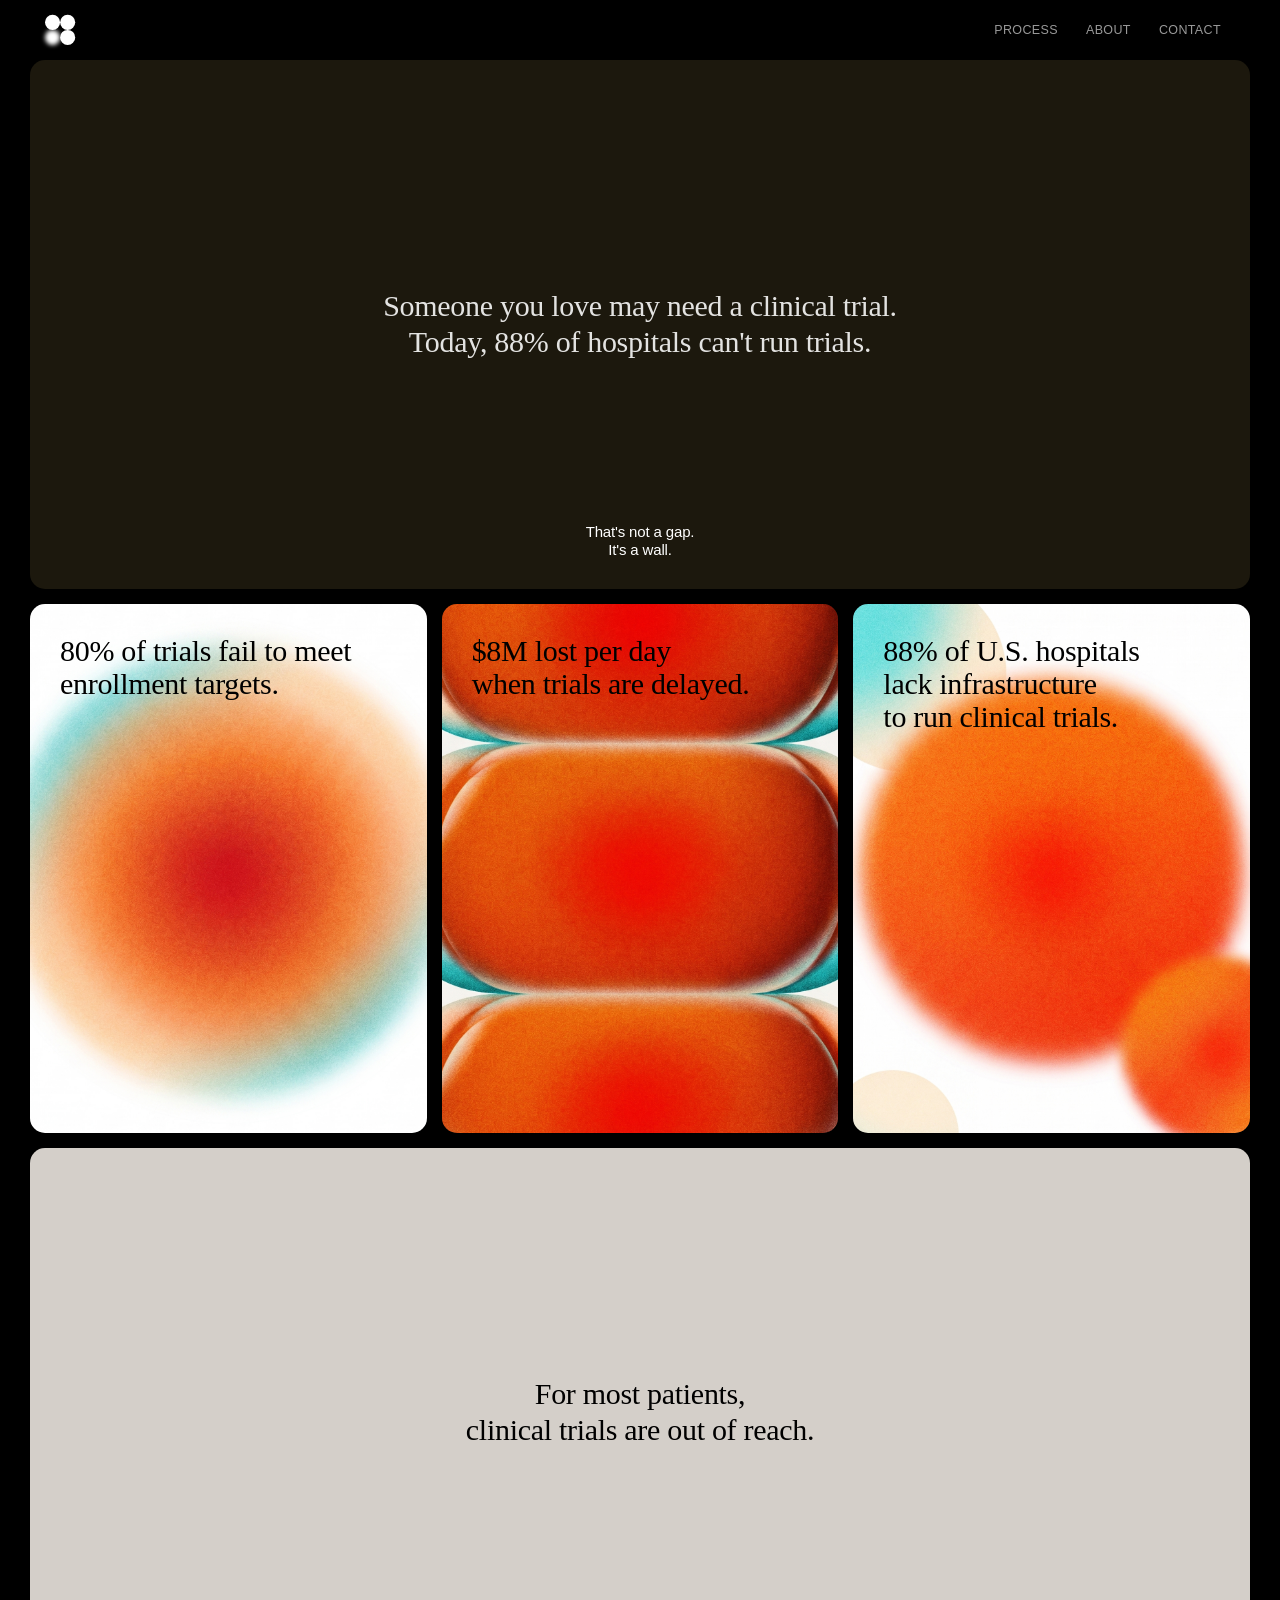
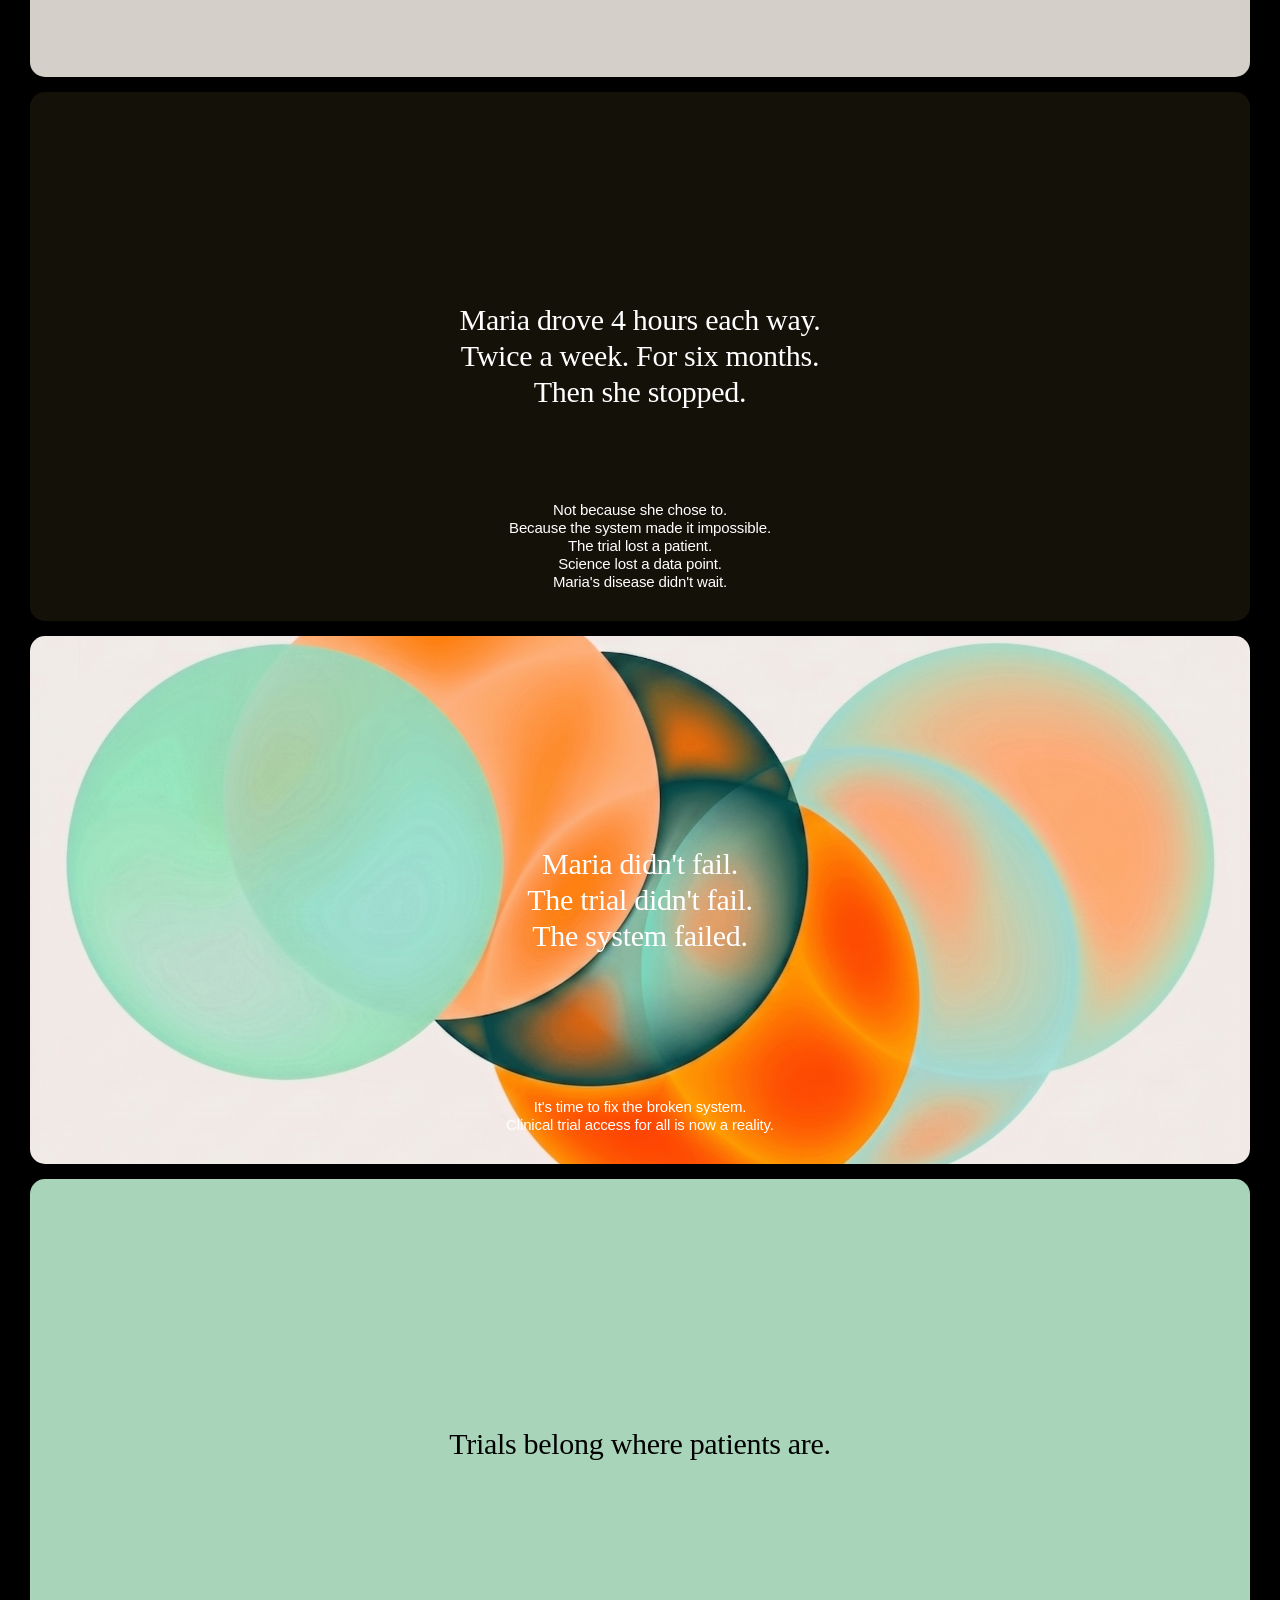
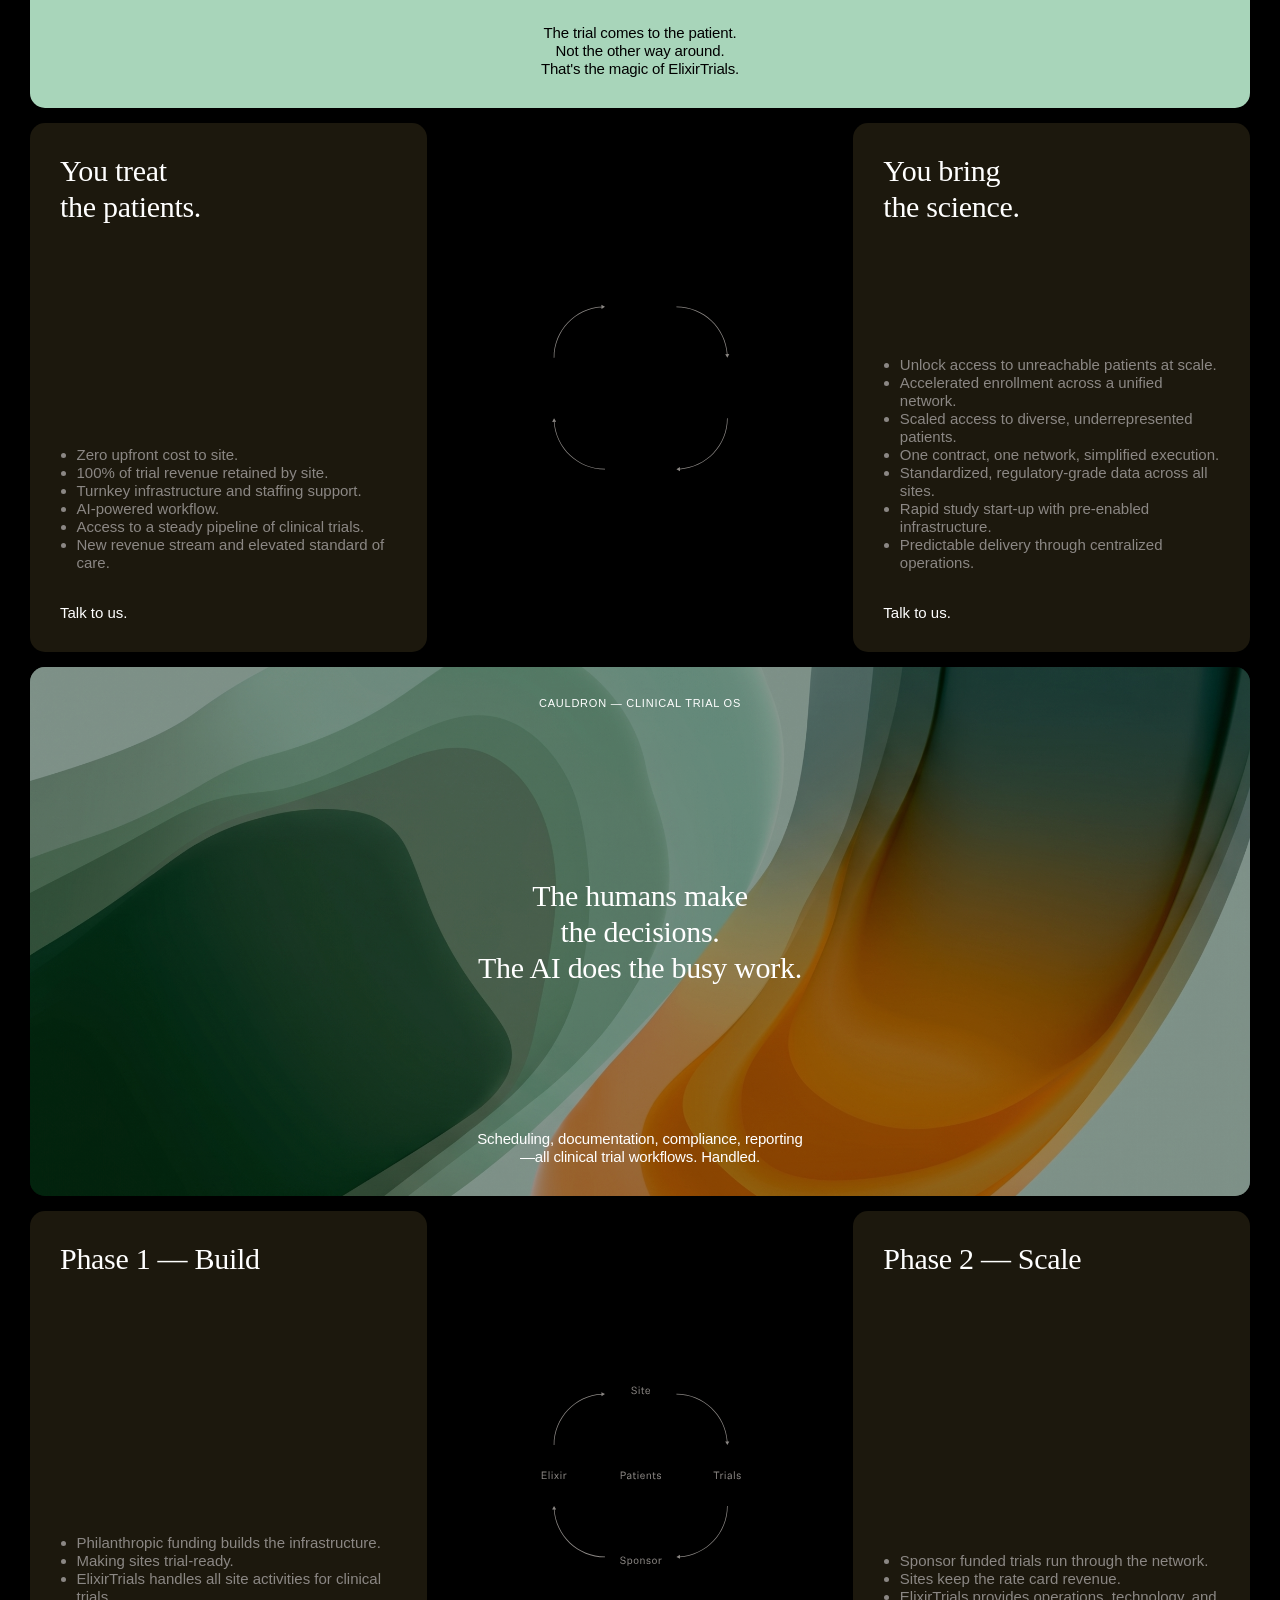
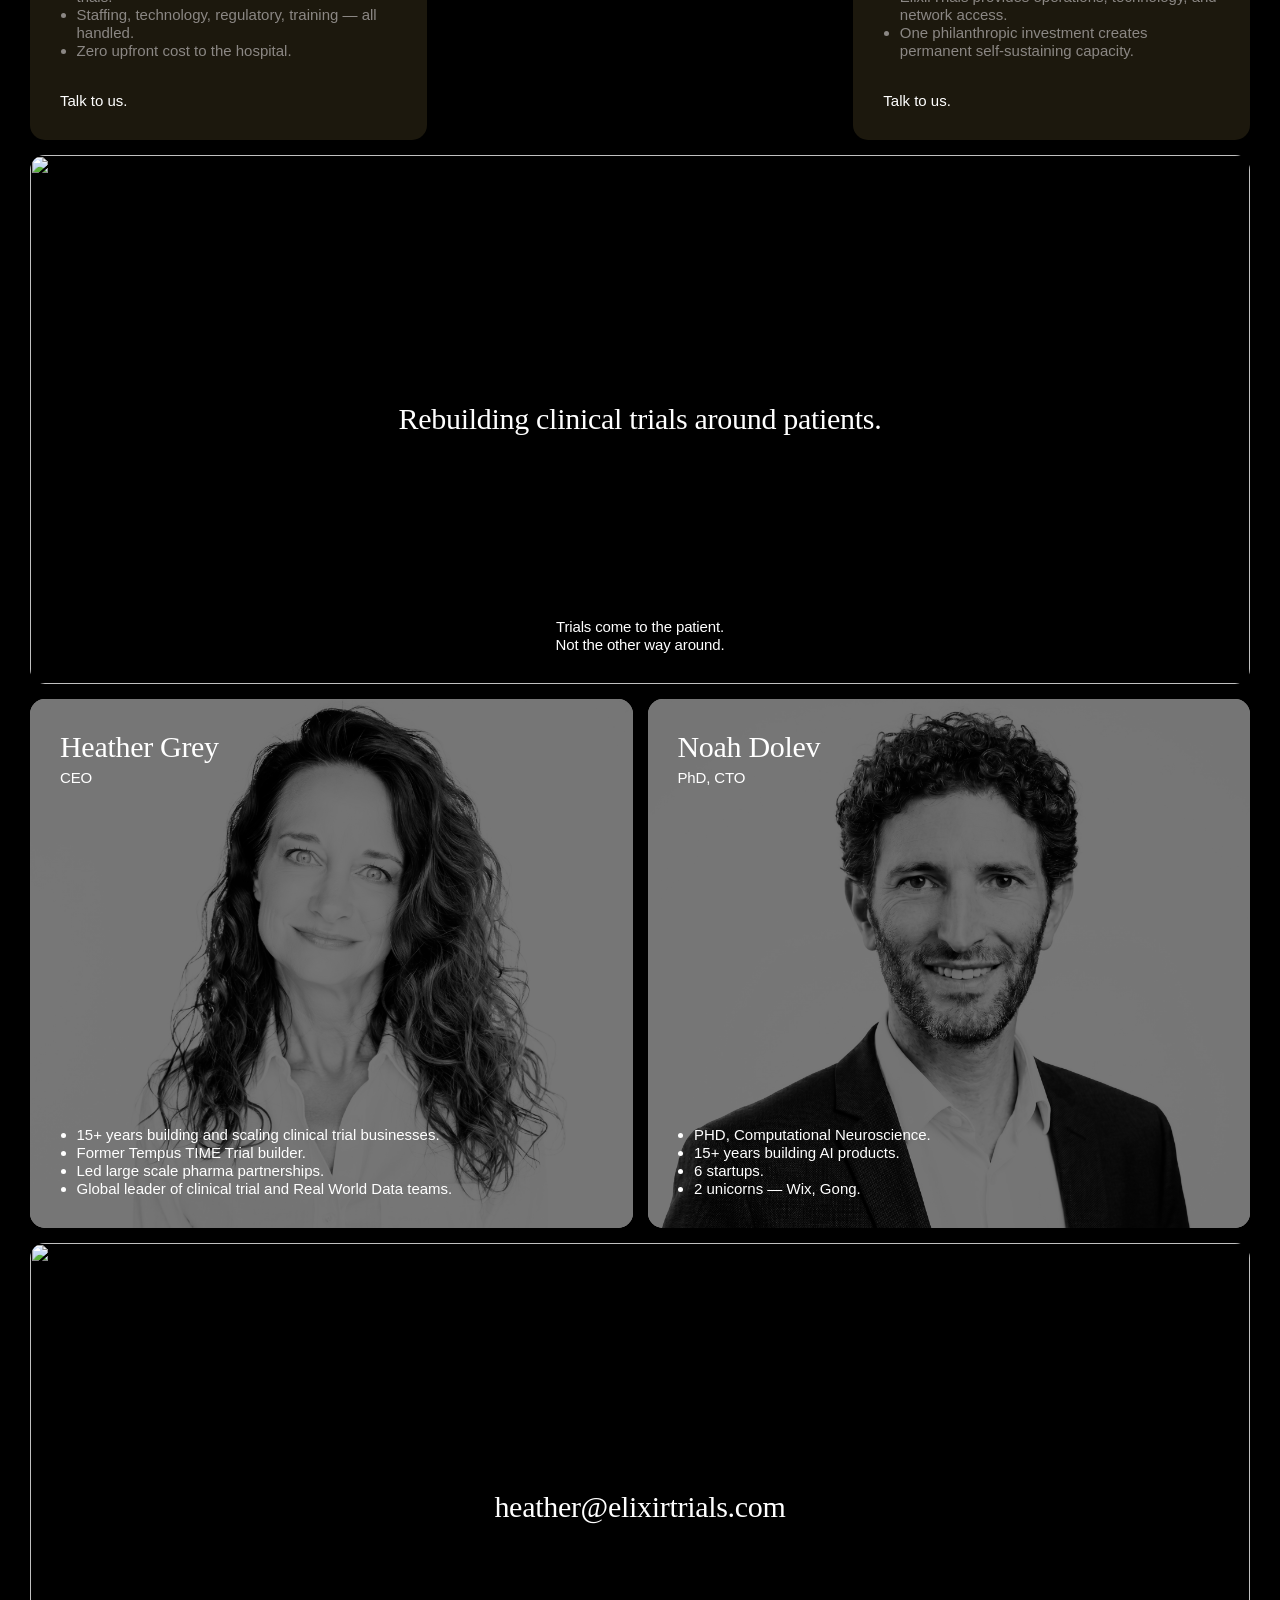
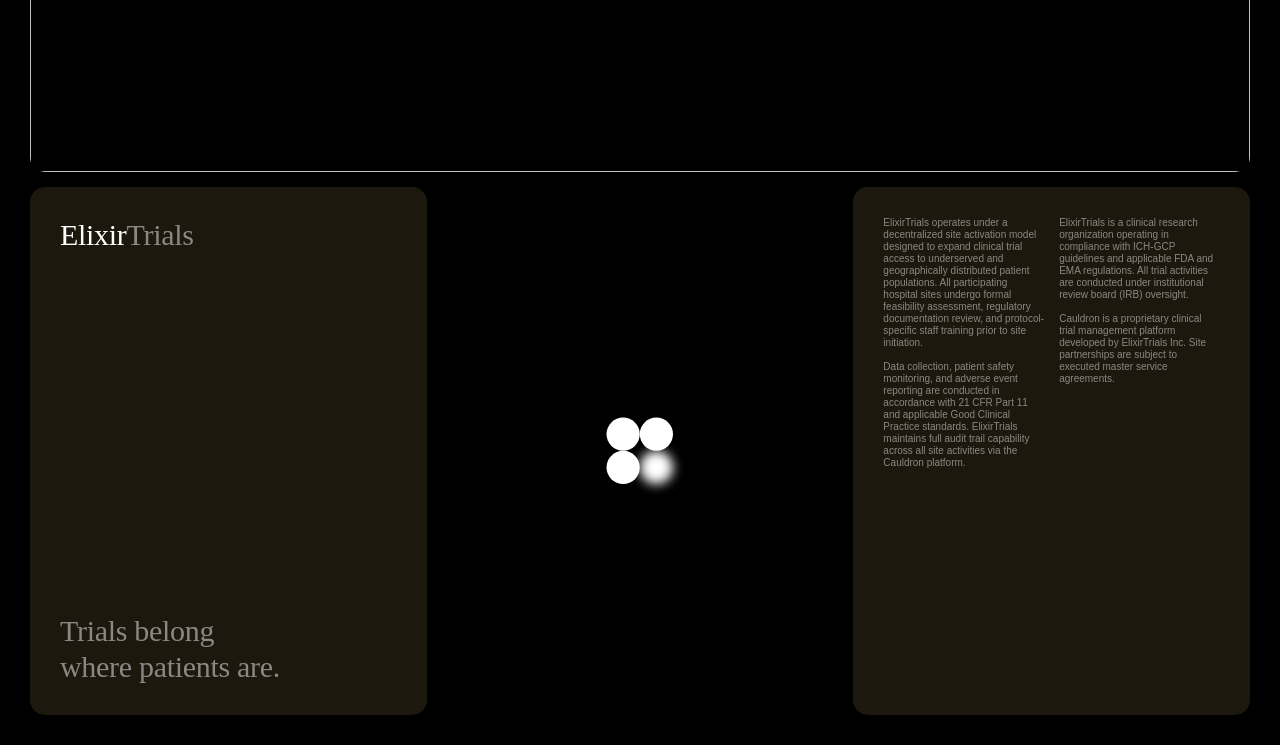
==== index.html @ ec4e6982 "update" ====
<!DOCTYPE html>
<html lang="en">
<head>
  <meta charset="UTF-8" />
  <meta name="viewport" content="width=device-width, initial-scale=1.0" />
  <title>ElixirTrials</title>
  <style>

    /* ─────────────────────────────────────────────
       TOKENS
    ───────────────────────────────────────────── */
    :root {
      --bg:     #000000;
      --accent: #CCFF00;
      --white:  #FFFFFF;
      --dark:   #111111;

      --font: "MartinaPlan", Georgia, serif;
      --fs-body:  13px;
      --fs-small: 11px;
      --fs-stat:  42px;
      --fs-head:  22px;
      --lh:       1.55;
      --ls-caps:  0.07em;

      /* Grid */
      --mg:    30px;
      --gu:    15px;
      --col-w: calc((100vw - 2 * var(--mg) - 5 * var(--gu)) / 6);

      /* Widths */
      --w2: calc(2 * var(--col-w) + 1 * var(--gu));
      --w3: calc(3 * var(--col-w) + 2 * var(--gu));
      --w6: calc(6 * var(--col-w) + 5 * var(--gu));

      /* Universal height: 2-col at 3:4 */
      --h: calc(var(--w2) * 4 / 3);

      /* Radius */
      --r: 15px;
    }

    @font-face {
      font-family: "MartinaPlan";
      src: url("fonts/MartinaPlan-Regular.woff2") format("woff2");
      font-weight: 400;
    }
    @font-face {
      font-family: "RHPhonic";
      src: url("fonts/RHPhonic-Regular.woff2") format("woff2");
      font-weight: 400;
    }

    *, *::before, *::after { box-sizing: border-box; margin: 0; padding: 0; }
    html { scroll-behavior: smooth; }
    @media (min-width: 751px) { html { scroll-behavior: auto; } }

    html, body {
      background: var(--bg);
      color: var(--white);
      /* RH Phonic is the body/default typeface */
      font-family: "RHPhonic", sans-serif;
      font-size: 15px;
      line-height: 1.2; /* 18/15 */
      letter-spacing: -0.01em;
      -webkit-font-smoothing: antialiased;
    }
    a { color: inherit; text-decoration: none; }

    /* ─── PAGE ─── */
    .page {
      max-width: 1728px;
      margin: 0 auto;
      padding: 0 var(--mg) var(--mg);
      display: flex;
      flex-direction: column;
      gap: var(--gu);
    }

    /* ─── ROW ─── */
    .row { display: flex; gap: var(--gu); }

    /* ─── CARDS ─── */
    .card {
      height: var(--h);
      border-radius: var(--r);
      overflow: hidden;
      position: relative;
      flex-shrink: 0;
    }
    .c2 { flex: 1; }           /* equal-width, fills row */
    .c3 { width: var(--w3); }
    .c6 { width: var(--w6); }

    .card-media {
      position: absolute; inset: 0;
      width: 100%; height: 100%;
      object-fit: cover; display: block;
    }
    .scrim       { position: absolute; inset: 0; background: rgba(0,0,0,.40); }
    .scrim-heavy { position: absolute; inset: 0; background: rgba(0,0,0,.50); }
    .scrim-light { position: absolute; inset: 0; background: rgba(0,0,0,.30); }

    .card-caption {
      position: absolute;
      bottom: 30px;
      left: 30px;
      right: 30px;
      z-index: 2;
    }

    .ct {
      position: absolute; inset: 0;
      padding: 30px;
      display: flex; flex-direction: column;
      z-index: 2;
    }
    .tl { justify-content: flex-start; align-items: flex-start; }
    .cc { justify-content: center;     align-items: center;     text-align: center; }

    /* bg helpers */
    .bg-dark   { background: #1C180D; }
    .bg-bg     { background: var(--bg); }
    .bg-accent { background: var(--accent); }

    /* ─── TYPE ─── */
    /* Martina Plantijn — 30px / lh 36 / ls -1% — headlines, stats, display */
    .t-martina {
      font-family: "MartinaPlan", Georgia, serif;
      font-size: 30px;
      line-height: calc(36/30);
      letter-spacing: -0.01em;
    }
    /* Stat numbers use Martina at larger size */
    .t-stat {
      font-family: "MartinaPlan", Georgia, serif;
      font-size: 42px;
      line-height: 1.0;
      letter-spacing: -0.01em;
    }
    /* RH Phonic — 15px / lh 18 / ls -1% — body copy, lists, labels (default) */
    .t-phonic {
      font-family: "RHPhonic", sans-serif;
      font-size: 15px;
      line-height: calc(18/15);
      letter-spacing: -0.01em;
    }
    /* Small / caps labels — RH Phonic at smaller size */
    .t-caps {
      font-family: "RHPhonic", sans-serif;
      font-size: 11px;
      letter-spacing: 0.07em;
      text-transform: uppercase;
      color: #8B8784;
    }
    .dark-c { color: var(--bg); }

    .row-first { margin-top: -15px; }

    /* ─── NAV ─── */
    nav {
      display: flex; align-items: center; justify-content: space-between;
      padding: 0 15px 0 0;
      position: sticky;
      top: 0;
      z-index: 100;
      overflow: visible;
    }
    .nav-logo {
      padding: 0;
      display: inline-flex; align-items: center;
    }
    .nav-links { display: flex; gap: 0; list-style: none; position: relative; overflow: visible; }
    .nav-links a {
      font-family: "RHPhonic", sans-serif;
      font-size: 12.5px; letter-spacing: 0.03em;
      color: rgba(255,255,255,0.6);
      transition: color 0.6s ease;
      padding: 0 14px;
      height: 30px;
      display: inline-flex; align-items: center; justify-content: center;
      position: relative;
      overflow: hidden;
    }


    .nav-links a span {
      position: relative;
      z-index: 2;
    }
    .nav-links a.nav-blur {
      color: rgba(255,255,255,1) !important;
    }
    .nav-links a:hover { color: rgba(255,255,255,0.7); }
    .nav-links a.nav-blur:hover { color: rgba(255,255,255,1) !important; }
    .hero {
      border-radius: var(--r);
      background: #1C180D;
      position: relative;
      overflow: hidden;

    }
    .hero-center {
      position: absolute;
      inset: 0;
      display: flex;
      align-items: center;
      justify-content: center;
      text-align: center;
    }
    .hero-center p {
      font-family: "MartinaPlan", Georgia, serif;
      font-size: 30px;
      line-height: calc(36/30);
      letter-spacing: -0.01em;
      opacity: .88;
      max-width: 620px;
    }
    .hero-bottom {
      position: absolute;
      bottom: 30px;
      left: 30px; right: 30px;
      display: flex;
      justify-content: flex-start;
      text-align: left;
    }
    .hero-bottom p {
      font-family: "RHPhonic", sans-serif;
      font-size: 15px;
      line-height: calc(18/15);
      letter-spacing: -0.01em;
      opacity: 1;
      color: #ffffff;
    }

    /* ─── FEATURE LIST — RH Phonic ─── */
    .flist { list-style: disc; margin-top: 0; padding-left: 1.1em; }
    .flist li {
      font-family: "RHPhonic", sans-serif;
      font-size: 15px;
      line-height: calc(18/15);
      letter-spacing: 0;
      color: #8B8784;
    }
    .team-bullets .flist li { color: #ffffff; }

    .cta-link {
      display: inline-block;
      margin-top: 32px; align-self: flex-start;
      font-size: 15px; letter-spacing: 0;
      color: #ffffff;
    }
    .cta-link:hover { opacity: .62; }

    /* ─── PHASE DIAGRAM ─── */
    .phase-diagram { display: flex; flex-direction: column; align-items: center; }
    .pnode {
      border: 1px solid rgba(255,255,255,.3); padding: 7px 16px;
      font-size: 10px; letter-spacing: .05em; text-transform: uppercase; white-space: nowrap;
    }
    .pline { width: 1px; height: 22px; background: rgba(255,255,255,.22); }

    /* ─── FLOW DIAGRAM ─── */
    .flow-diagram {
      display: flex;
      flex-direction: column;
      align-items: center;
      width: 200px;
    }
    .flow-row {
      display: flex;
      justify-content: center;
    }
    .flow-label {
      font-family: "RHPhonic", sans-serif;
      font-size: 15px;
      line-height: calc(18/15);
      letter-spacing: -0.01em;
      color: rgba(255,255,255,0.6);
      white-space: nowrap;
    }
    .flow-vline {
      width: 1px;
      height: 30px;
      background: rgba(255,255,255,0.25);
    }
    .flow-arms {
      width: 100%;
    }
    @media (max-width: 1200px) {
      .flow-label { font-size: 12.5px; line-height: calc(15/12.5); }
    }

    /* ─── FOOTER ─── */
    .footer-brand-p {
      font-family: "MartinaPlan", Georgia, serif;
      font-size: 30px;
      line-height: calc(36/30);
      letter-spacing: -0.01em;
      color: #fff;
    }
    .footer-tagline-p {
      font-family: "MartinaPlan", Georgia, serif;
      font-size: 30px;
      line-height: calc(36/30);
      letter-spacing: -0.01em;
      color: #8B8784;
    }
    .footer-legal {
      font-family: "RHPhonic", sans-serif;
      font-size: 10px;
      line-height: calc(12/10);
      letter-spacing: 0;
      color: #8B8784;
    }

    /* ─── FOOTER MOBILE ─── */
    .footer-mobile { display: none; }

    /* ─── EMAIL ─── */
    .email-big { font-size: 30px; line-height: calc(36/30); letter-spacing: -.01em; }

    .mob-only  { display: none; }
    .desk-only { display: inline; }

    /* ─── UTILITIES ─── */
    .img-scale { transform: scale(1.5); transform-origin: center center; }
    .img-top   { object-position: center top; }
    .img-gray  { filter: grayscale(100%); }
    .abs-center {
      position: absolute; inset: 0;
      display: flex; align-items: center; justify-content: center;
    }
    .mt-auto-col { margin-top: auto; display: flex; flex-direction: column; }
    .team-bullets { margin-top: auto; display: flex; flex-direction: column; gap: 4px; }

    /* ─── TABLET (under 1200px) ─── */
    @media (max-width: 1200px) {
      :root { --mg: 20px; --gu: 10px; }
      .ct { padding: 20px; }
      .card-caption { bottom: 20px; left: 20px; right: 20px; }
      .hero-bottom { bottom: 20px; left: 20px; right: 20px; }
      html, body        { font-size: 12.5px; }
      .t-phonic         { font-size: 12.5px; line-height: calc(15/12.5); }
      .hero-bottom p    { font-size: 12.5px; line-height: calc(15/12.5); }
      .flist li         { font-size: 12.5px; line-height: calc(15/12.5); }
      .cta-link         { font-size: 12.5px; }
      .nav-links a      { font-size: 12.5px; }
      .t-martina        { font-size: 25px; line-height: calc(30/25); }
      .hero-center p    { font-size: 25px; line-height: calc(30/25); }
      .email-big        { font-size: 25px; line-height: calc(30/25); }
      .footer-brand-p   { font-size: 25px; line-height: calc(30/25); }
      .footer-tagline p,
      .footer-tagline-p { font-size: 25px; line-height: calc(30/25); }
    }

    /* ─── MOBILE ─── */
    @media (max-width: 750px) {
      :root { --mg: 0px; --gu: 0px; }
      body { background: #000; }
      .row { flex-direction: column; gap: 60px; }
      .c2, .c3, .c6 { width: 100vw; height: calc(100vw * 4 / 3); flex: none; border-radius: 15px; }
      .card.bg-dark { height: auto; min-height: calc(100vw * 4 / 3); }
      .card.bg-dark .ct { position: absolute; inset: 0; height: auto; width: 100%; }
      .card { border-radius: 15px; }
      .row > * + * { margin-top: 0; }
      nav { position: fixed; padding: 0 15px 0 0 !important; margin: 0 !important; top: 0; left: 0; right: 0; height: 60px; align-items: center; z-index: 1000; overflow: visible; }
      .hero { width: 100vw; height: calc(100vw * 4 / 3); border-radius: 15px; }
      .footer-top { grid-template-columns: 1fr; gap: 30px; }
      .page { gap: 60px; padding: 0; padding-top: 60px; }
      .footer-wrap { display: none; }
      .diagram-card-hide-mobile { display: none !important; }
      .footer-mobile {
        display: flex;
        flex-direction: column;
        gap: 60px;
        margin-top: 0;
        margin-bottom: 60px;
      }
      .footer-mobile-card {
        background: #1C180D;
        border-radius: 15px;
        padding: 30px;
        position: relative;
        min-height: calc(100vw * 4 / 3);
        display: flex;
        flex-direction: column;
      }
      .footer-mobile-tagline {
        margin-top: auto;
      }
      .footer-mobile-tagline p {
        font-family: "MartinaPlan", Georgia, serif;
        font-size: 20px;
        line-height: calc(24/20);
        letter-spacing: -0.01em;
        color: #8B8784;
      }
      .footer-brand-text {
        font-family: "MartinaPlan", Georgia, serif;
        font-size: 22px;
        line-height: 1.1;
        letter-spacing: -0.01em;
        color: #fff;
      }
      .footer-logo-mobile {
        position: absolute;
        left: 0;
        bottom: 0;
        display: block;
      }
      .broken-subtext { color: #000000 !important; }
      .maria-subtext { color: #ffffff !important; }
      .flist li { font-size: 12.5px; line-height: calc(15/12.5); letter-spacing: 0.01em; }
      .footer-tagline p { font-size: 20px; line-height: calc(24/20); }
      .footer-brand p, .footer-links li { font-size: 22px; }
      .footer-dots { width: 50px; height: 50px; }
      .t-martina { font-size: 25px; line-height: calc(30/25); }
      .hero-center p { font-size: 25px; line-height: calc(30/25); }
      .t-phonic { font-size: 12.5px; line-height: calc(15/12.5); }
      .contact-img { transform: scale(1.5); transform-origin: center center; }
      .mob-only  { display: inline; }
      .desk-only { display: none; }
      .legal-row-desktop { display: none; }
      .row-first { margin-top: 0; }
    }

    @media (min-width: 751px) { .trials-caption { color: #000000 !important; } }
    @media (max-width: 750px) { .rebuilding-caption { color: #ffffff !important; } }
  </style>
</head>
<body>

<div class="page">

  <!-- NAV -->
  <nav>
    <a href="#" class="nav-logo"><img id="nav-logo" src="images/logo_1.svg" alt="ElixirTrials" style="display:block; height:60px;"></a>
    <ul class="nav-links">
      <li><a href="#process"><span>PROCESS</span></a></li>
      <li><a href="#about"><span>ABOUT</span></a></li>
      <li><a href="#contact"><span>CONTACT</span></a></li>
    </ul>
  </nav>

  <!-- HERO -->
  <div class="row row-first">
    <div class="hero card c6">
      <div class="hero-center">
        <p>Someone you love<br class="mob-only"><span class="desk-only"> </span>may need a clinical trial.<br>Today, 88% of hospitals<br class="mob-only"><span class="desk-only"> </span>can't run trials.</p>
      </div>
      <div class="hero-bottom" style="justify-content:center; text-align:center;">
        <p>That's not a gap.<br>It's a wall.</p>
      </div>
    </div>
  </div>

  <!-- STATS 3×2-col -->
  <div class="row">

    <div class="card c2" style="background:#0e0e0e;">
      <img class="card-media img-scale" src="images/image_1.jpg" alt="">
      <div class="ct tl">
        <p class="t-martina" style="line-height:1.1; color:#000000;">80% of trials fail to meet<br>enrollment targets.</p>
      </div>
    </div>

    <div class="card c2" style="background:#0e0e0e;">
      <img class="card-media img-scale" src="images/image_2.jpg" alt="">
      <div class="ct tl">
        <p class="t-martina" style="line-height:1.1; color:#000000;">$8M lost per day<br>when trials are delayed.</p>
      </div>
    </div>

    <div class="card c2" style="background:#0e0e0e;">
      <img class="card-media img-scale" src="images/image_3.jpg" alt="">
      <div class="ct tl">
        <p class="t-martina" style="line-height:1.1; color:#000000;">88% of U.S. hospitals<br>lack infrastructure<br>to run clinical trials.</p>
      </div>
    </div>

  </div>

  <!-- BROKEN SYSTEM 6-col -->
  <div class="row">
    <div class="card c6" style="background:#D4CFC9;">
      <div class="ct cc">
        <p class="t-martina" style="max-width:500px; color:#000000;">For most patients,<br>clinical trials are out of reach.</p>
      </div>
    </div>
  </div>

  <!-- MARIA 6-col -->
  <div class="row">
    <div class="card c6 bg-dark">
      <video class="card-media" src="images/maria.mov" autoplay muted loop playsinline></video>
      <div class="scrim-light"></div>
      <div class="ct cc">
        <p class="t-martina" style="max-width:520px;">
          Maria drove 4 hours each way.<br>
          Twice a week. For six months.<br>
          Then she stopped.
        </p>
      </div>
      <div class="card-caption" style="text-align:center;">
        <p class="t-phonic maria-subtext" style="color:#ffffff;">
          Not because she chose to.<br>
          Because the system made it impossible.<br>
          The trial lost a patient.<br>
          Science lost a data point.<br>
          Maria's disease didn't wait.
        </p>
      </div>
    </div>
  </div>

  <!-- SYSTEM FAILED 6-col -->
  <div class="row">
    <div class="card c6">
      <img class="card-media" src="images/row_5.jpg" alt="">
      <div class="ct cc">
        <p class="t-martina" style="max-width:460px; color:#fff;">
          Maria didn't fail.<br>
          The trial didn't fail.<br>
          The system failed.
        </p>
      </div>
      <div class="card-caption" style="text-align:center;">
        <p class="t-phonic" style="color:#ffffff;">
          It's time to fix the broken system.<br>
          Clinical trial access for all is now a reality.
        </p>
      </div>
    </div>
  </div>

  <!-- TRIALS BELONG — YELLOW 6-col -->
  <div class="row">
    <div class="card c6" style="background:#A8D5BA;">
      <div class="ct cc">
        <p class="t-martina" style="color:#000000;">
          Trials belong<br class="mob-only"><span class="desk-only"> </span>where patients are.
        </p>
      </div>
      <div class="card-caption" style="text-align:center;">
        <p class="t-phonic trials-caption" style="color:#000000;">
          The trial comes to the patient.<br>
          Not the other way around.<br>
          That's the magic of ElixirTrials.
        </p>
      </div>
    </div>
  </div>

  <!-- YOU TREAT / EMPTY / YOU BRING 3×2-col -->
  <div class="row" id="process" style="scroll-margin-top:60px;">
    <div class="card c2 bg-dark">
      <div class="ct tl">
        <p class="t-martina">You treat<br>the patients.</p>
        <div class="mt-auto-col">
          <ul class="flist">
            <li>Zero upfront cost to site.</li>
            <li>100% of trial revenue retained by site.</li>
            <li>Turnkey infrastructure and staffing support.</li>
            <li>AI-powered workflow.</li>
            <li>Access to a steady pipeline of clinical trials.</li>
            <li>New revenue stream and elevated standard of care.</li>
          </ul>
          <a href="#contact" class="cta-link">Talk to us.</a>
        </div>
      </div>
    </div>

    <div class="card c2 diagram-card-hide-mobile" style="background:#000000;position:relative;">
      <div class="abs-center">
        <img src="images/diagram_1.svg" style="width:70%;height:auto;" alt="">
      </div>
    </div>

    <div class="card c2 bg-dark">
      <div class="ct tl">
        <p class="t-martina">You bring<br>the science.</p>
        <div class="mt-auto-col">
          <ul class="flist">
            <li>Unlock access to unreachable patients at scale.</li>
            <li>Accelerated enrollment across a unified network.</li>
            <li>Scaled access to diverse, underrepresented patients.</li>
            <li>One contract, one network, simplified execution.</li>
            <li>Standardized, regulatory-grade data across all sites.</li>
            <li>Rapid study start-up with pre-enabled infrastructure.</li>
            <li>Predictable delivery through centralized operations.</li>
          </ul>
          <a href="#contact" class="cta-link">Talk to us.</a>
        </div>
      </div>
    </div>
  </div>

  <!-- CAULDRON 6-col -->
  <div class="row">
    <div class="card c6">
      <img class="card-media" src="images/cauldron.jpg" alt="">
      <div class="scrim"></div>
      <div class="ct tl" style="z-index:2;">
        <p class="t-caps" style="color:#ffffff; text-align:center; width:100%;">Cauldron — Clinical Trial OS</p>
      </div>
      <div class="ct cc" style="z-index:2;">
        <p class="t-martina" style="max-width:420px;">
          The humans make<br>
          the decisions.<br>
          The AI does the busy work.
        </p>
      </div>
      <div class="card-caption" style="text-align:center;">
        <p class="t-phonic" style="color:#ffffff;">
          Scheduling, documentation, compliance, reporting<br>
          —all clinical trial workflows. Handled.
        </p>
      </div>
    </div>
  </div>

  <!-- PHASE 1 / DIAGRAM / PHASE 2 3×2-col -->
  <div class="row">

    <div class="card c2 bg-dark">
      <div class="ct tl">
        <p class="t-martina" style="margin-bottom:18px;">Phase 1 — Build</p>
        <div class="mt-auto-col">
          <ul class="flist">
            <li>Philanthropic funding builds the infrastructure.</li>
            <li>Making sites trial-ready.</li>
            <li>ElixirTrials handles all site activities for clinical trials.</li>
            <li>Staffing, technology, regulatory, training — all handled.</li>
            <li>Zero upfront cost to the hospital.</li>
          </ul>
          <a href="#contact" class="cta-link">Talk to us.</a>
        </div>
      </div>
    </div>

    <div class="card c2" style="background:#000000;position:relative;">
      <div class="abs-center">
        <img src="images/diagram_2.svg" style="width:70%;height:auto;" alt="">
      </div>
    </div>

    <div class="card c2 bg-dark">
      <div class="ct tl">
        <p class="t-martina" style="margin-bottom:18px;">Phase 2 — Scale</p>
        <div class="mt-auto-col">
          <ul class="flist">
            <li>Sponsor funded trials run through the network.</li>
            <li>Sites keep the rate card revenue.</li>
            <li>ElixirTrials provides operations, technology, and network access.</li>
            <li>One philanthropic investment creates permanent self-sustaining capacity.</li>
          </ul>
          <a href="#contact" class="cta-link">Talk to us.</a>
        </div>
      </div>
    </div>

  </div>

  <!-- REBUILDING 6-col -->
  <div class="row">
    <div class="card c6">
      <img class="card-media" src="images/rebuilding.png" alt="">
      <div class="ct cc">
        <p class="t-martina" style="max-width:700px;color:#ffffff;">
          Rebuilding clinical trials<br class="mob-only"><span class="desk-only"> </span>around patients.
        </p>
      </div>
      <div class="card-caption" style="text-align:center;">
        <p class="t-phonic rebuilding-caption" style="color:#ffffff;">
          Trials come to the patient.<br>
          Not the other way around.
        </p>
      </div>
    </div>
  </div>

  <!-- TEAM 3+3 -->
  <div class="row" id="about" style="scroll-margin-top:-15px;">

    <div class="card c3" style="background:#1a1a1a;">
      <img class="card-media img-gray img-top" src="images/portrait_heather_grey.jpg" alt="Heather Grey">
      <div class="scrim-heavy"></div>
      <div class="ct tl">
        <p class="t-martina" style="color:#ffffff;">Heather Grey</p>
        <p class="t-phonic" style="margin-top:4px;">CEO</p>
        <div class="team-bullets">
          <ul class="flist">
            <li>15+ years building and scaling clinical trial businesses.</li>
            <li>Former Tempus TIME Trial builder.</li>
            <li>Led large scale pharma partnerships.</li>
            <li>Global leader of clinical trial and Real World Data teams.</li>
          </ul>
        </div>
      </div>
    </div>

    <div class="card c3" style="background:#1a1a1a;">
      <img class="card-media img-gray img-top" src="images/portrait_noah_dolev.jpg" alt="Noah Dolev">
      <div class="scrim-heavy"></div>
      <div class="ct tl">
        <p class="t-martina" style="color:#ffffff;">Noah Dolev</p>
        <p class="t-phonic" style="margin-top:4px;">PhD, CTO</p>
        <div class="team-bullets">
          <ul class="flist">
            <li>PHD, Computational Neuroscience.</li>
            <li>15+ years building AI products.</li>
            <li>6 startups.</li>
            <li>2 unicorns — Wix, Gong.</li>
          </ul>
        </div>
      </div>
    </div>

  </div>

  <!-- CONTACT CTA 6-col -->
  <div class="row" id="contact" style="scroll-margin-top:-15px;">
    <div class="card c6">
      <img class="card-media contact-img" src="images/contact.png" alt="">
      <div class="ct cc">
        <a href="mailto:heather@elixirtrials.com" class="email-big t-martina">heather@elixirtrials.com</a>
      </div>
    </div>
  </div>

  <!-- LEGAL ROW: 3 cards — desktop only -->
  <div class="row legal-row-desktop">
    <!-- Card 1: brand -->
    <div class="card c2 bg-dark" style="height:auto; min-height:var(--h);">
      <div class="ct tl">
        <p class="footer-brand-p">Elixir<span style="color:#8B8784;">Trials</span></p>
        <div class="mt-auto-col">
          <p class="footer-tagline-p">Trials belong<br>where patients are.</p>
        </div>
      </div>
    </div>
    <!-- Card 2: logo -->
    <div class="card c2" style="height:auto; min-height:var(--h); background:#000000;">
      <div class="abs-center">
        <img id="footer-logo" src="images/logo_1.svg" style="width:33.33333%;height:auto;" alt="ElixirTrials">
      </div>
    </div>
    <!-- Card 3: all legal text -->
    <div class="card c2 bg-dark" style="height:auto; min-height:var(--h);">
      <div class="ct tl">
        <div style="display:grid;grid-template-columns:1fr 1fr;gap:var(--gu);height:100%;">
          <p class="footer-legal">
            ElixirTrials operates under a decentralized site activation model designed to expand clinical trial access to underserved and geographically distributed patient populations. All participating hospital sites undergo formal feasibility assessment, regulatory documentation review, and protocol-specific staff training prior to site initiation.<br><br>
            Data collection, patient safety monitoring, and adverse event reporting are conducted in accordance with 21 CFR Part 11 and applicable Good Clinical Practice standards. ElixirTrials maintains full audit trail capability across all site activities via the Cauldron platform.
          </p>
          <p class="footer-legal">
            ElixirTrials is a clinical research organization operating in compliance with ICH-GCP guidelines and applicable FDA and EMA regulations. All trial activities are conducted under institutional review board (IRB) oversight.<br><br>
            Cauldron is a proprietary clinical trial management platform developed by ElixirTrials Inc. Site partnerships are subject to executed master service agreements.
          </p>
        </div>
      </div>
    </div>
  </div>

  <!-- FOOTER MOBILE: 3 stacked cards -->
  <div class="footer-mobile">
    <div class="footer-mobile-card" style="background:#000000;position:relative;">
      <div class="abs-center">
        <img id="footer-logo-mobile" src="images/logo_1.svg" style="width:33.33333%;height:auto;" alt="ElixirTrials">
      </div>
    </div>
    <div class="footer-mobile-card footer-mobile-brand">
      <p class="footer-brand-text">Elixir<span style="color:#8B8784;">Trials</span></p>
      <div class="footer-mobile-tagline">
        <p>Trials belong<br>where patients are.</p>
      </div>
    </div>
  </div>

</div>
<script>
  // ── Footer logo cycler ──────────────────────────────────────────────────────
  (() => {
    const footerLogo       = document.getElementById('footer-logo');
    const footerLogoMobile = document.getElementById('footer-logo-mobile');
    if (!footerLogo) return;
    const logos = ['images/logo_1.svg', 'images/logo_2.svg', 'images/logo_3.svg', 'images/logo_4.svg'];
    let fi = 0;
    setInterval(() => {
      fi = (fi + 1) % logos.length;
      footerLogo.src = logos[fi];
      if (footerLogoMobile) footerLogoMobile.src = logos[fi];
    }, 1000);
  })();

  // ── Smooth scroll for nav links ─────────────────────────────────────────────
  (() => {
    const navLinks = document.querySelectorAll('.nav-links a');
    navLinks.forEach(link => {
      link.addEventListener('click', e => {
        const href = link.getAttribute('href');
        if (!href || href[0] !== '#') return;
        const target = document.getElementById(href.slice(1));
        if (!target) return;
        e.preventDefault();
        const navHeight = window.innerWidth <= 750 ? 60 : 0;
        const top = target.getBoundingClientRect().top + window.scrollY - navHeight;
        if (window.innerWidth > 750) {
          const startY   = window.scrollY;
          const dist     = top - startY;
          const duration = 150;
          let t0 = null;
          const step = ts => {
            if (!t0) t0 = ts;
            const p    = Math.min((ts - t0) / duration, 1);
            const ease = 1 - Math.pow(1 - p, 2);
            window.scrollTo(0, startY + dist * ease);
            if (p < 1) requestAnimationFrame(step);
          };
          requestAnimationFrame(step);
        } else {
          window.scrollTo({ top, behavior: 'smooth' });
        }
      });
    });
  })();

  // ── Nav logo + active-section highlight ────────────────────────────────────
  (() => {
    const logo     = document.getElementById('nav-logo');
    const logos    = ['images/logo_1.svg', 'images/logo_2.svg', 'images/logo_3.svg', 'images/logo_4.svg'];
    let current    = 0;
    const navLinks = document.querySelectorAll('.nav-links a');
    const sections = [
      { id: 'process', href: '#process' },
      { id: 'about',   href: '#about'   },
      { id: 'contact', href: '#contact' },
    ];

    function getLogoIndex() {
      const scrolled = Math.max(0, window.scrollY);
      const total    = document.body.scrollHeight - window.innerHeight;
      if (total <= 0) return 0;
      const loops = window.innerWidth <= 750 ? 6 : 3;
      const steps = loops * 4;
      return Math.min(Math.floor((scrolled / total) * steps), steps) % 4;
    }

    function updateNav() {
      const scrolled     = window.scrollY;
      const sectionTops  = sections.map(s => {
        const el = document.getElementById(s.id);
        return el ? el.getBoundingClientRect().top + scrolled : Infinity;
      });

      let activeHref = null;
      for (let i = 0; i < sections.length; i++) {
        const start = sectionTops[i] - 60;
        const end   = i < sections.length - 1 ? sectionTops[i + 1] - 60 : Infinity;
        if (scrolled >= start && scrolled < end) activeHref = sections[i].href;
      }

      navLinks.forEach(a => {
        if (scrolled === 0) {
          // At the very top: all transparent
          a.classList.remove('nav-blur');
          a.style.color = 'rgba(255,255,255,0.6)';
        } else if (activeHref && a.getAttribute('href') === activeHref) {
          // Active section: full white
          a.classList.add('nav-blur');
          a.style.color = 'rgba(255,255,255,1)';
        } else if (activeHref) {
          // Another section active: dim others
          a.classList.remove('nav-blur');
          a.style.color = 'rgba(255,255,255,0.6)';
        } else {
          // Scrolling but no section active yet: all full white
          a.classList.remove('nav-blur');
          a.style.color = 'rgba(255,255,255,1)';
        }
      });
    }

    updateNav();

    window.addEventListener('scroll', () => {
      const idx = getLogoIndex();
      if (idx !== current) { current = idx; logo.src = logos[current]; }
      updateNav();
    }, { passive: true });
  })();
</script>
</body>
</html>
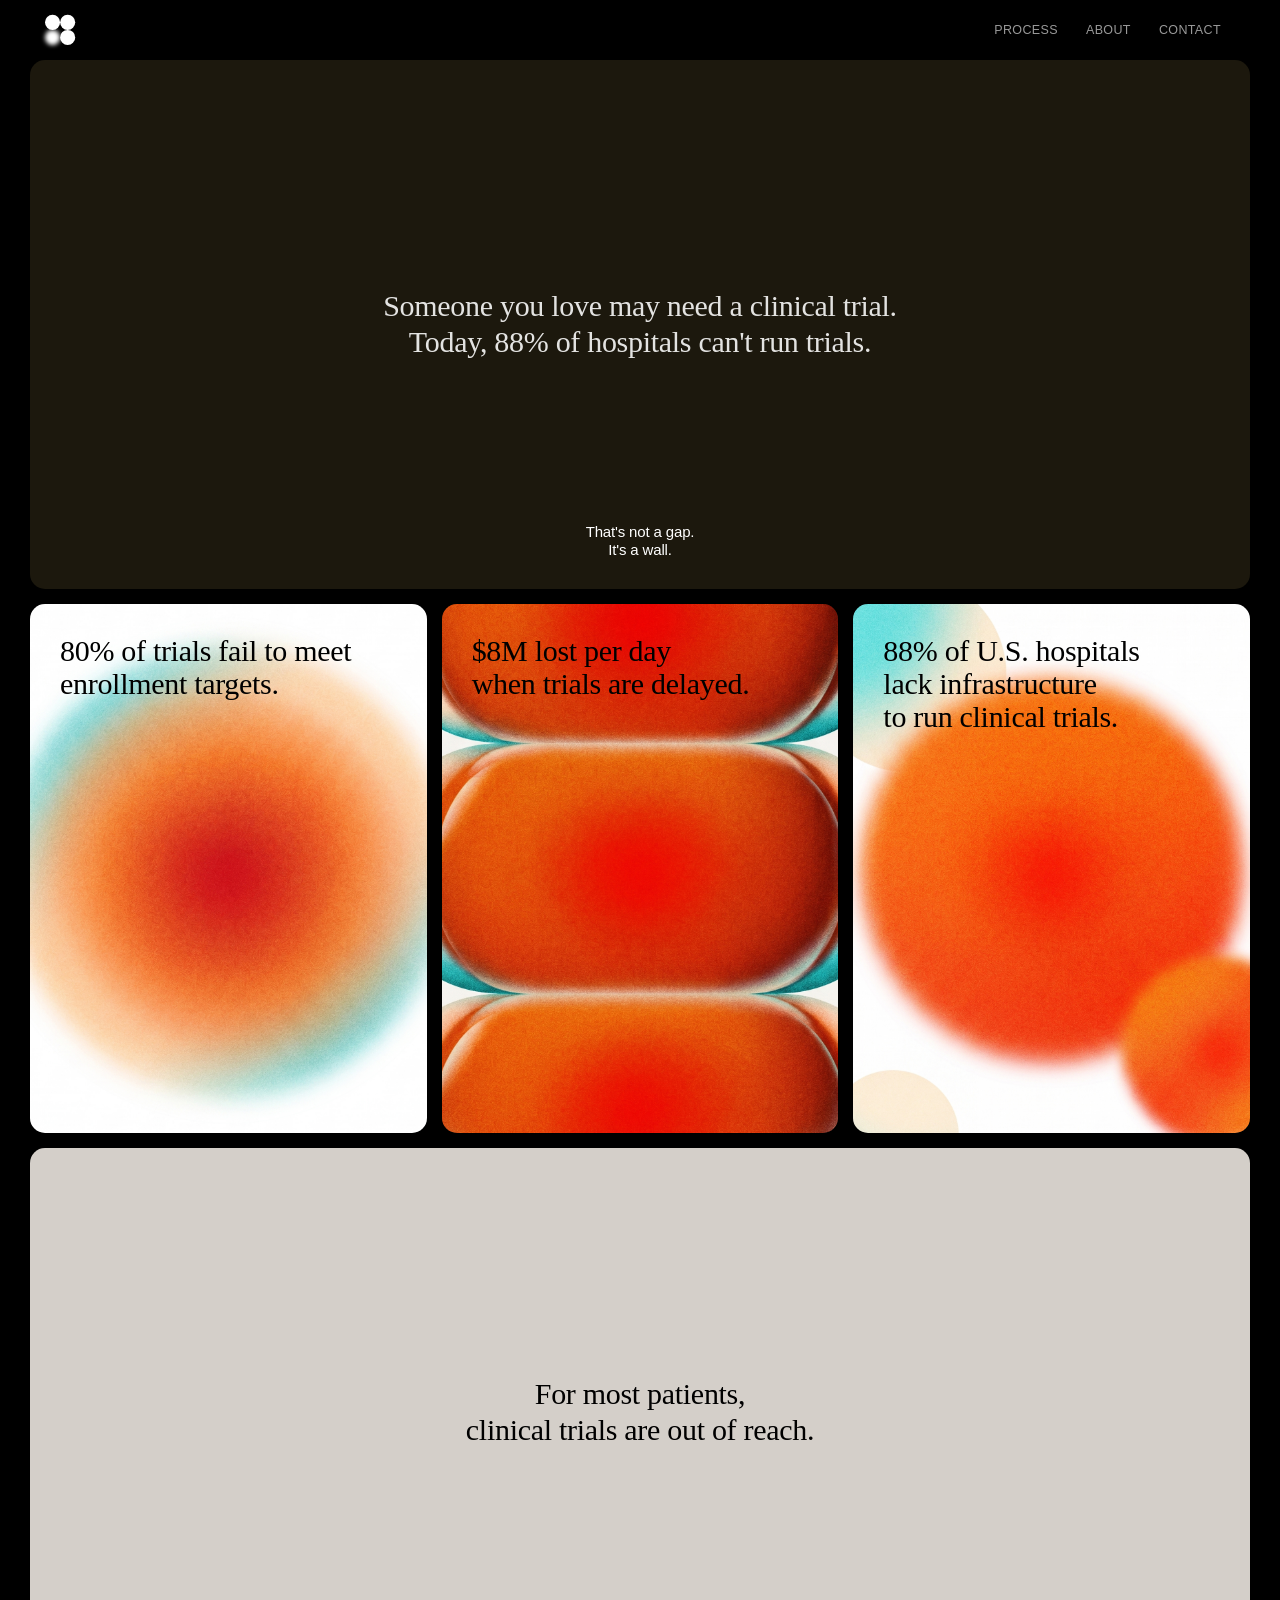
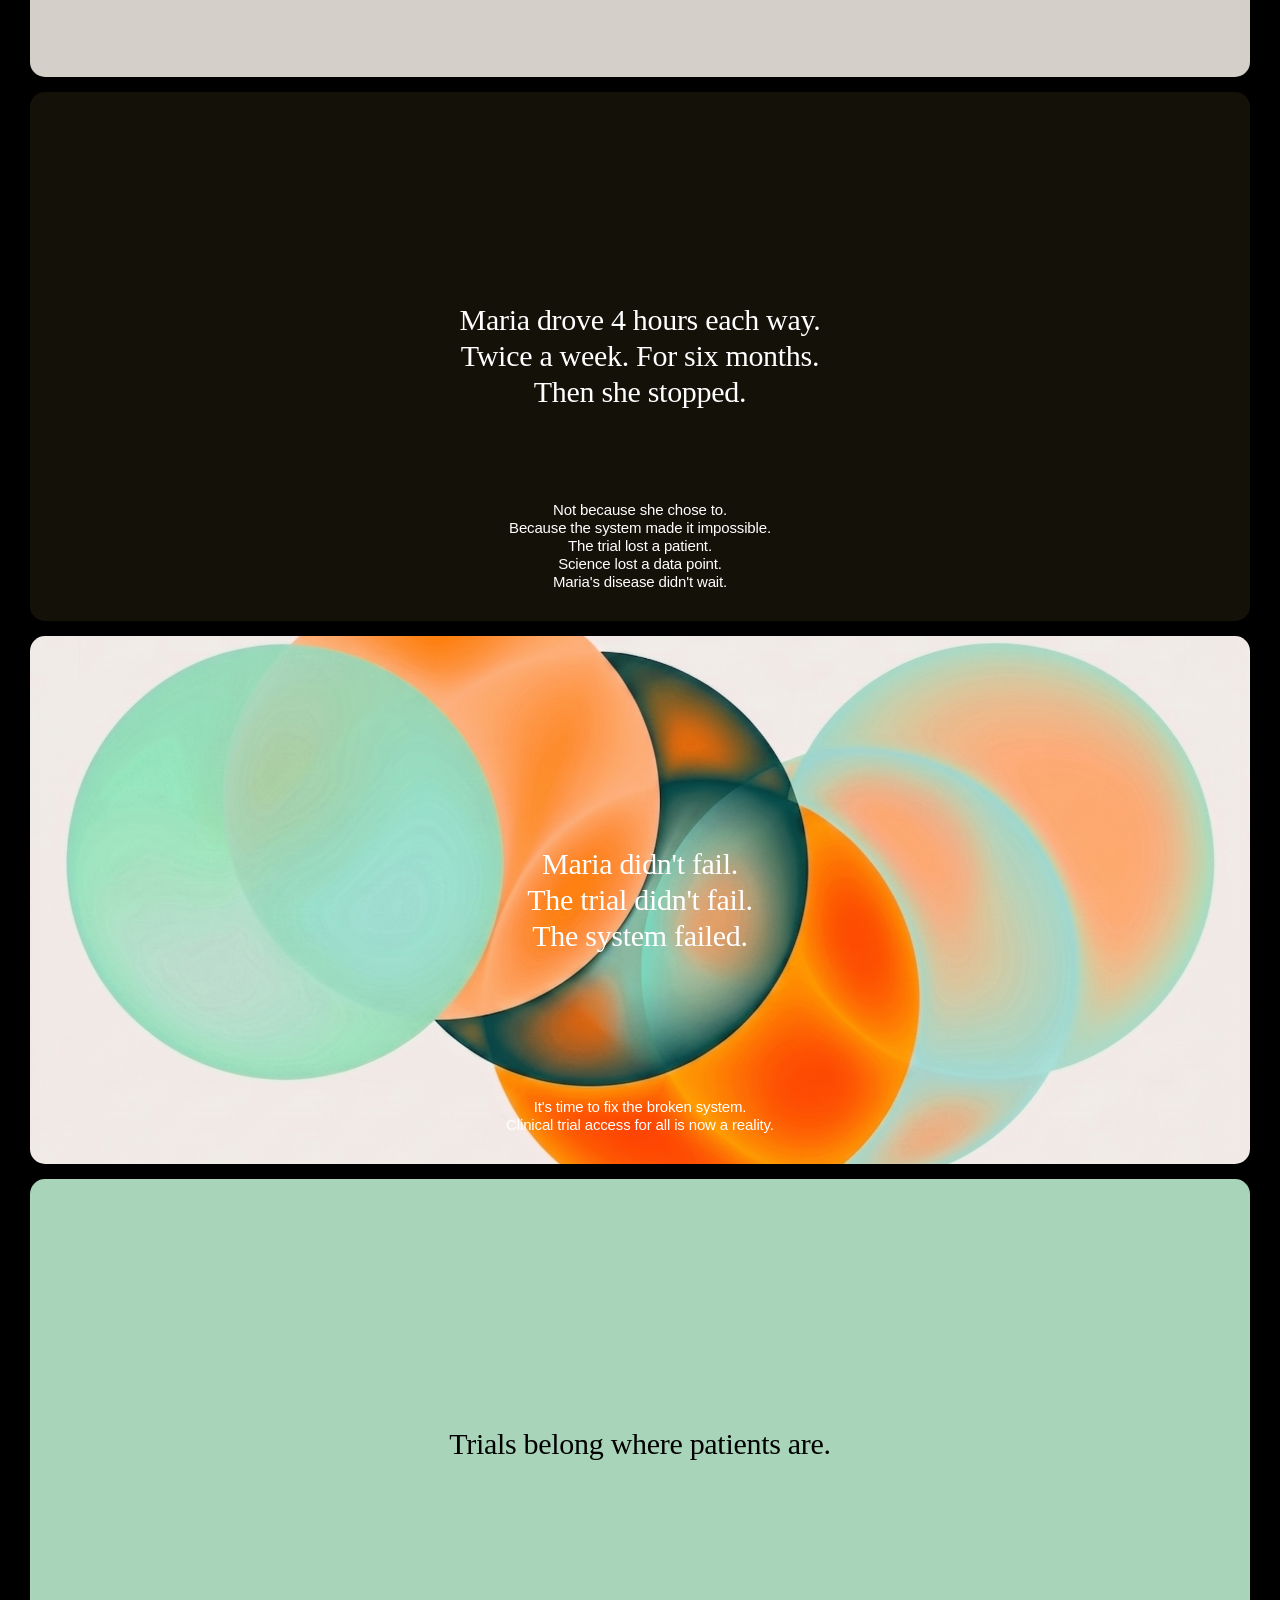
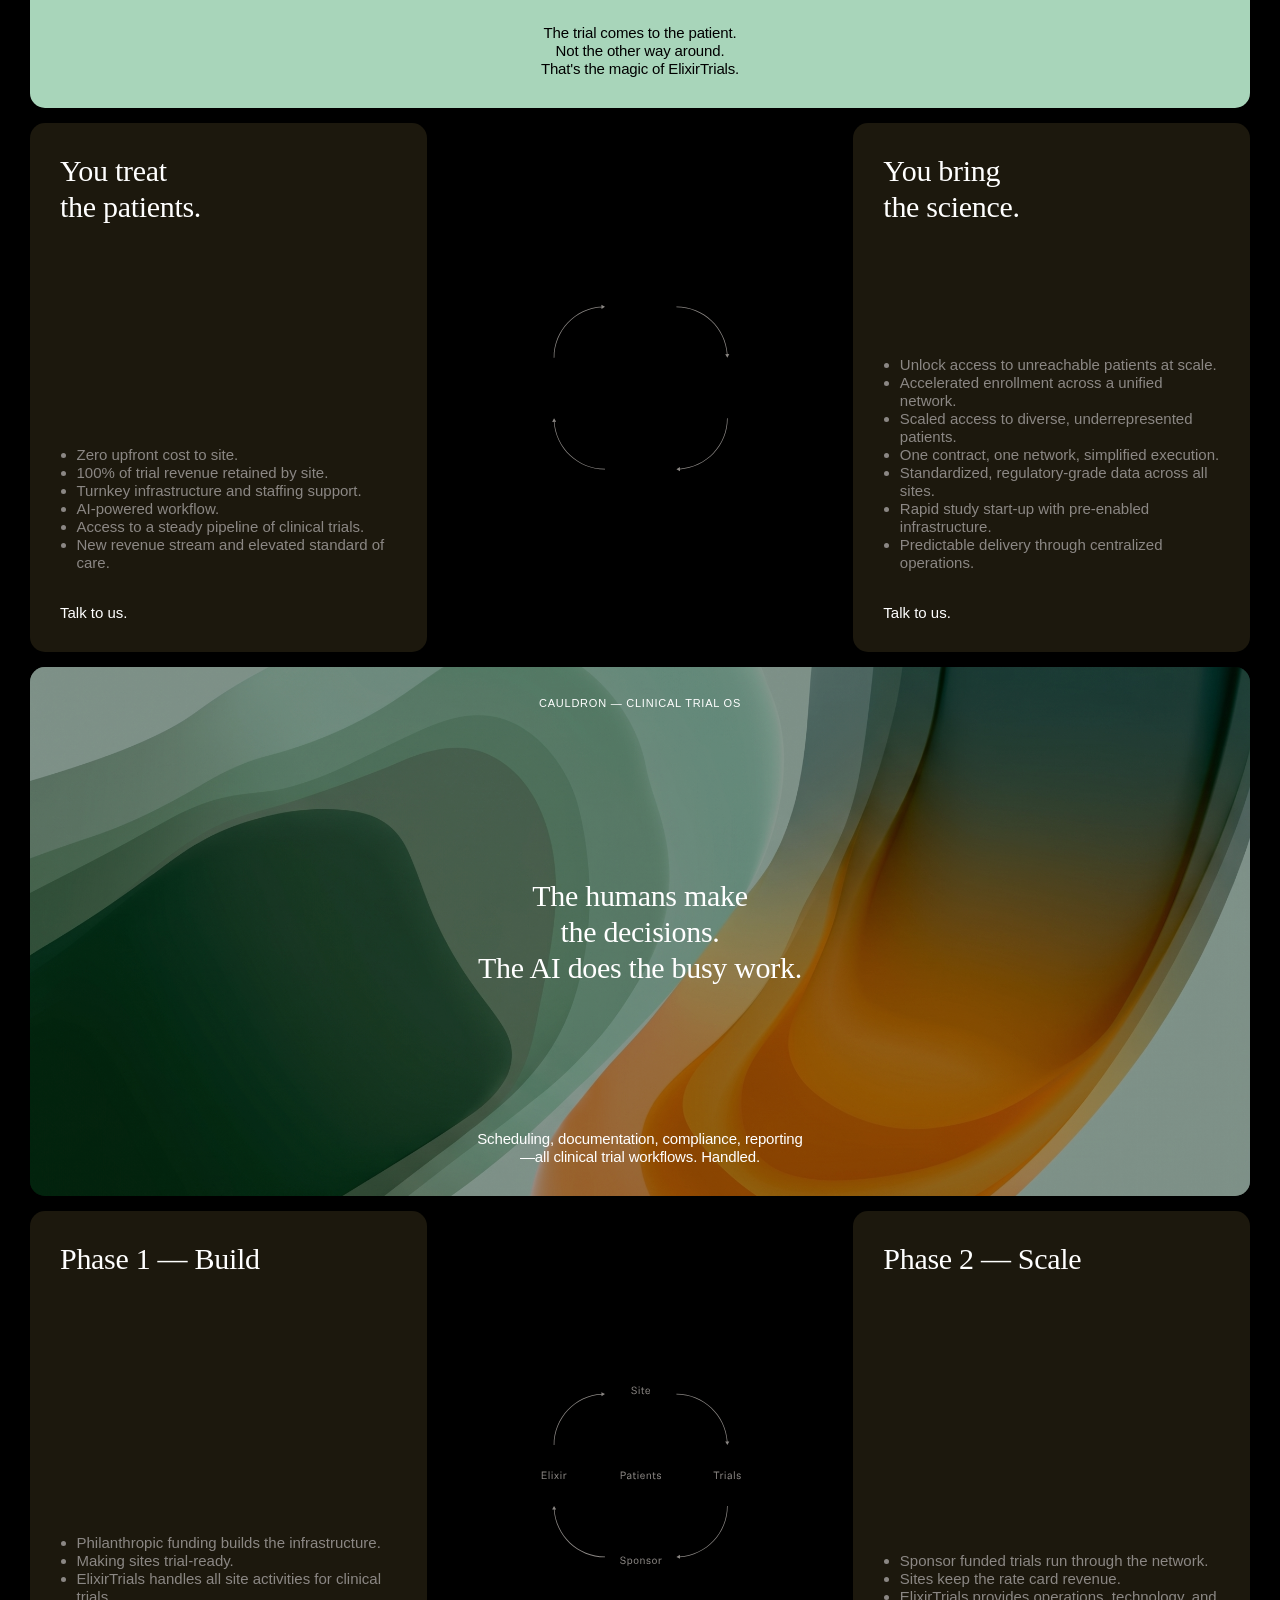
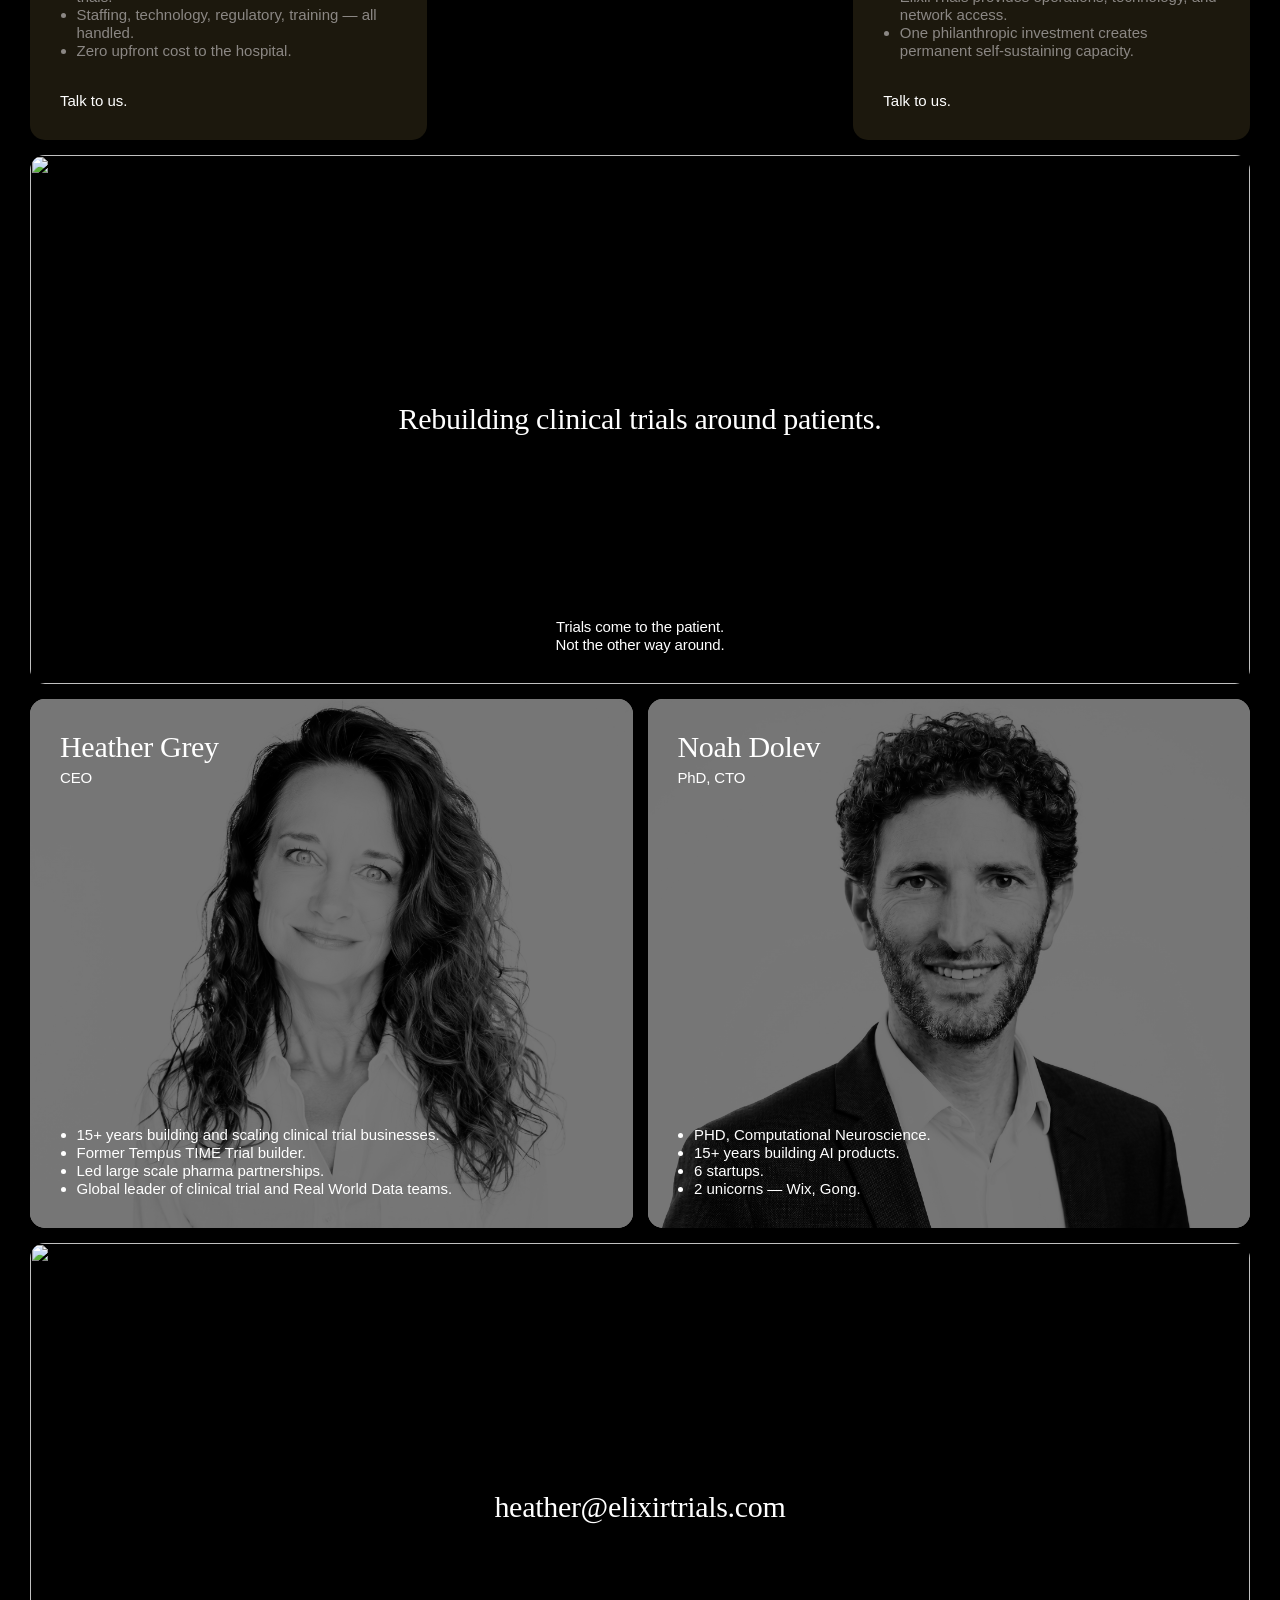
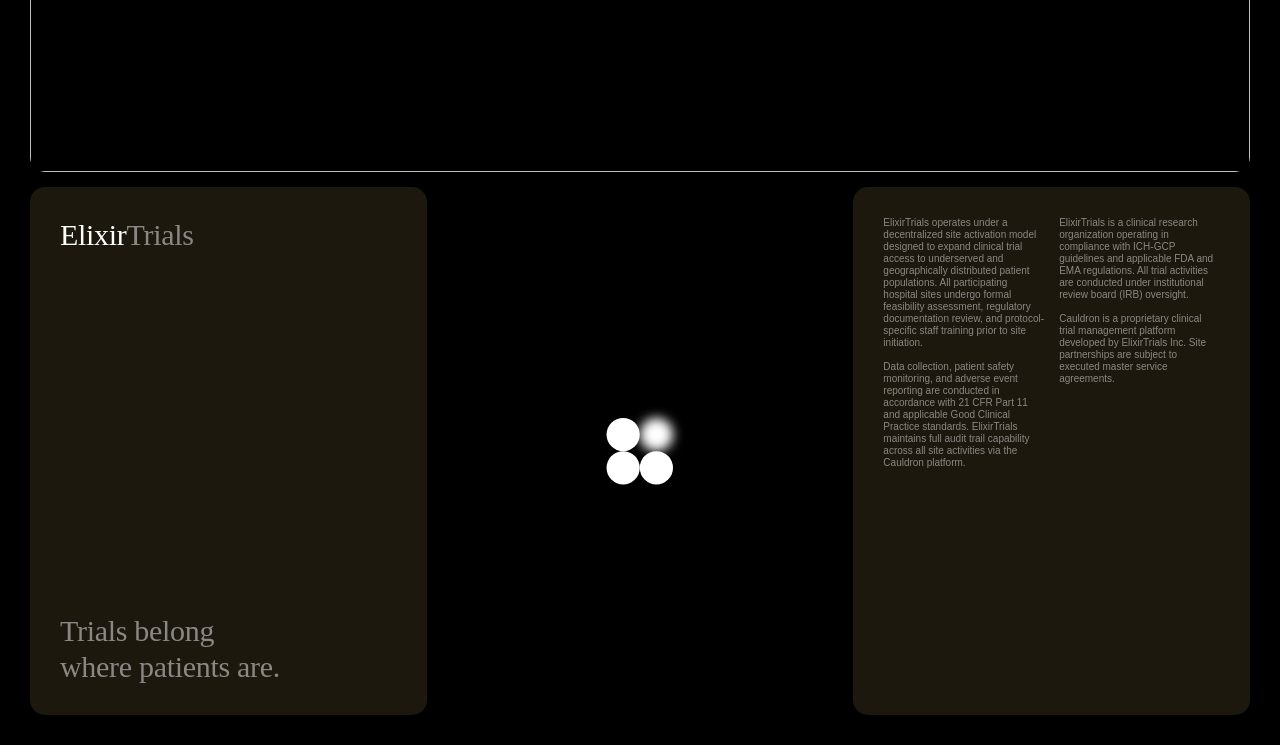
==== commit 01a0fbd2: "update" ====
--- a/index.html
+++ b/index.html
@@ -526,7 +526,7 @@
         </p>
       </div>
       <div class="card-caption" style="text-align:center;">
-        <p class="t-phonic" style="color:#ffffff;">
+        <p class="t-phonic broken-subtext" style="color:#ffffff;">
           It's time to fix the broken system.<br>
           Clinical trial access for all is now a reality.
         </p>
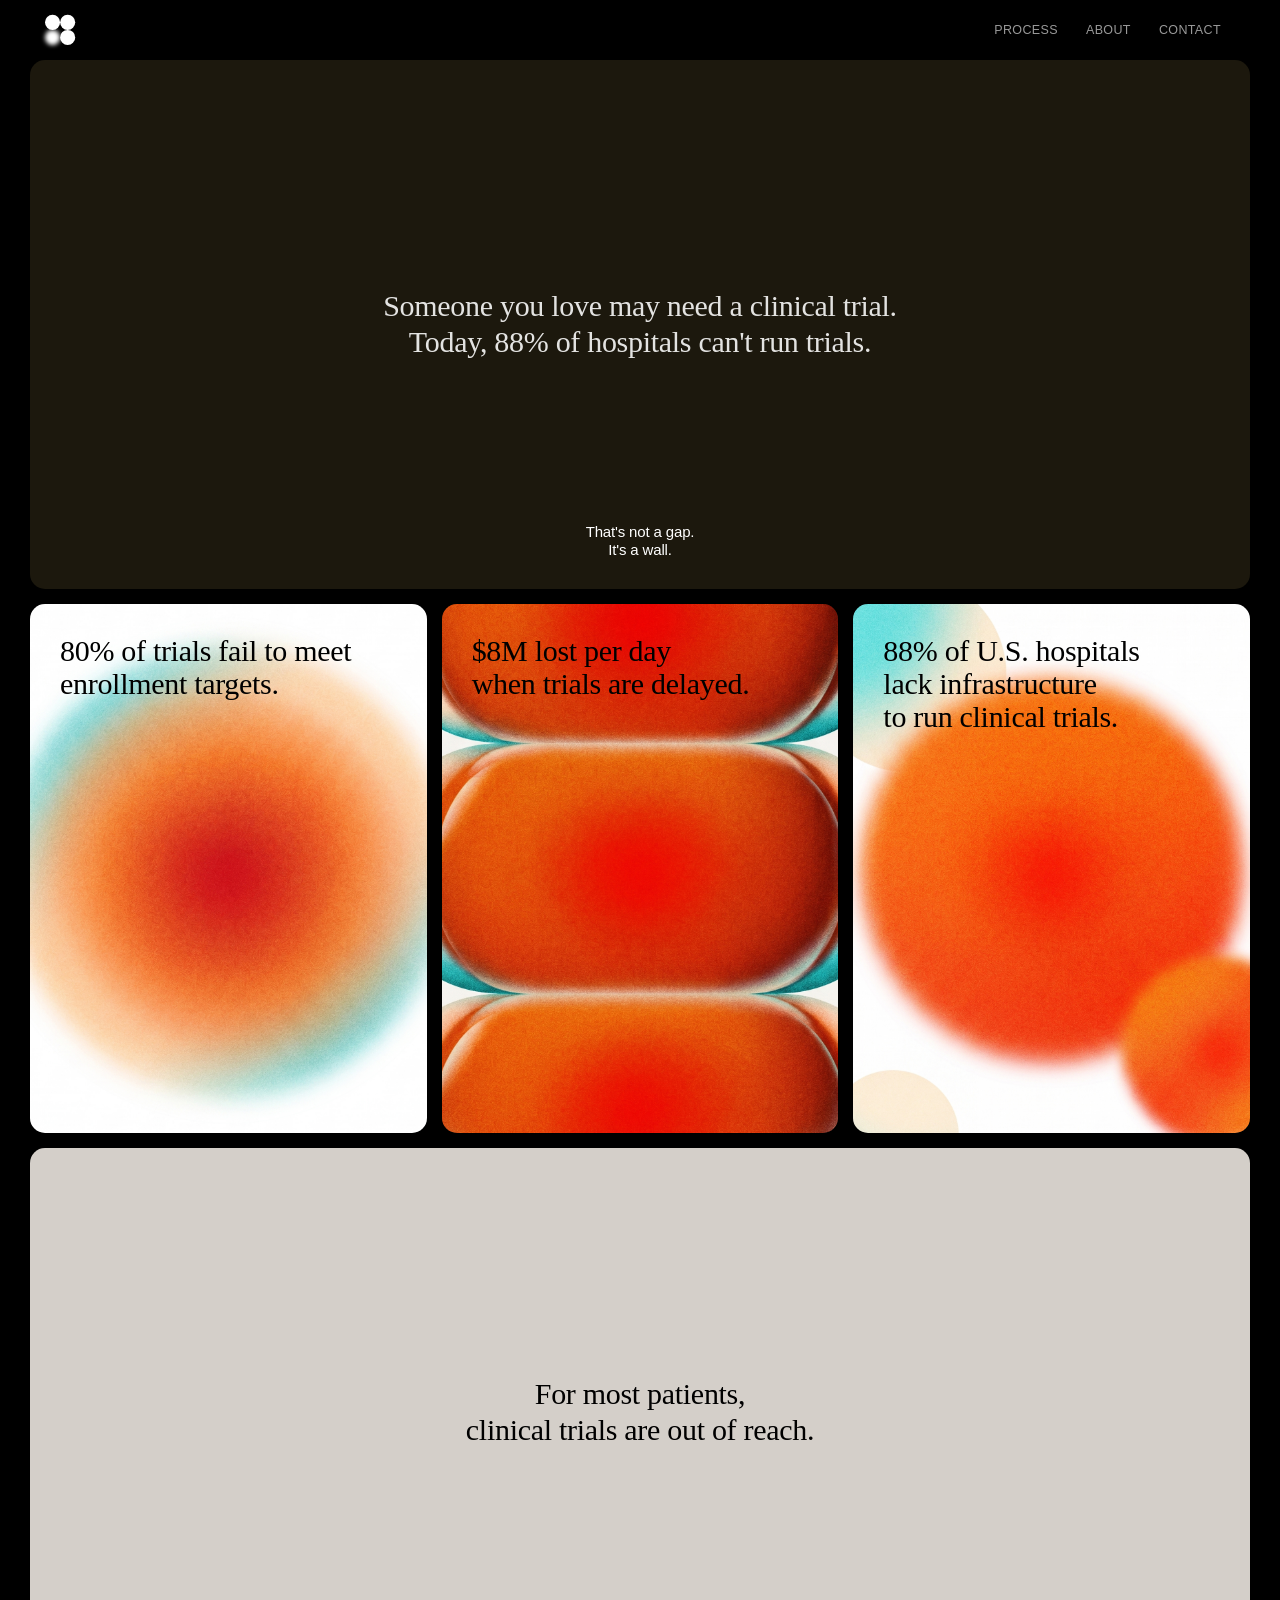
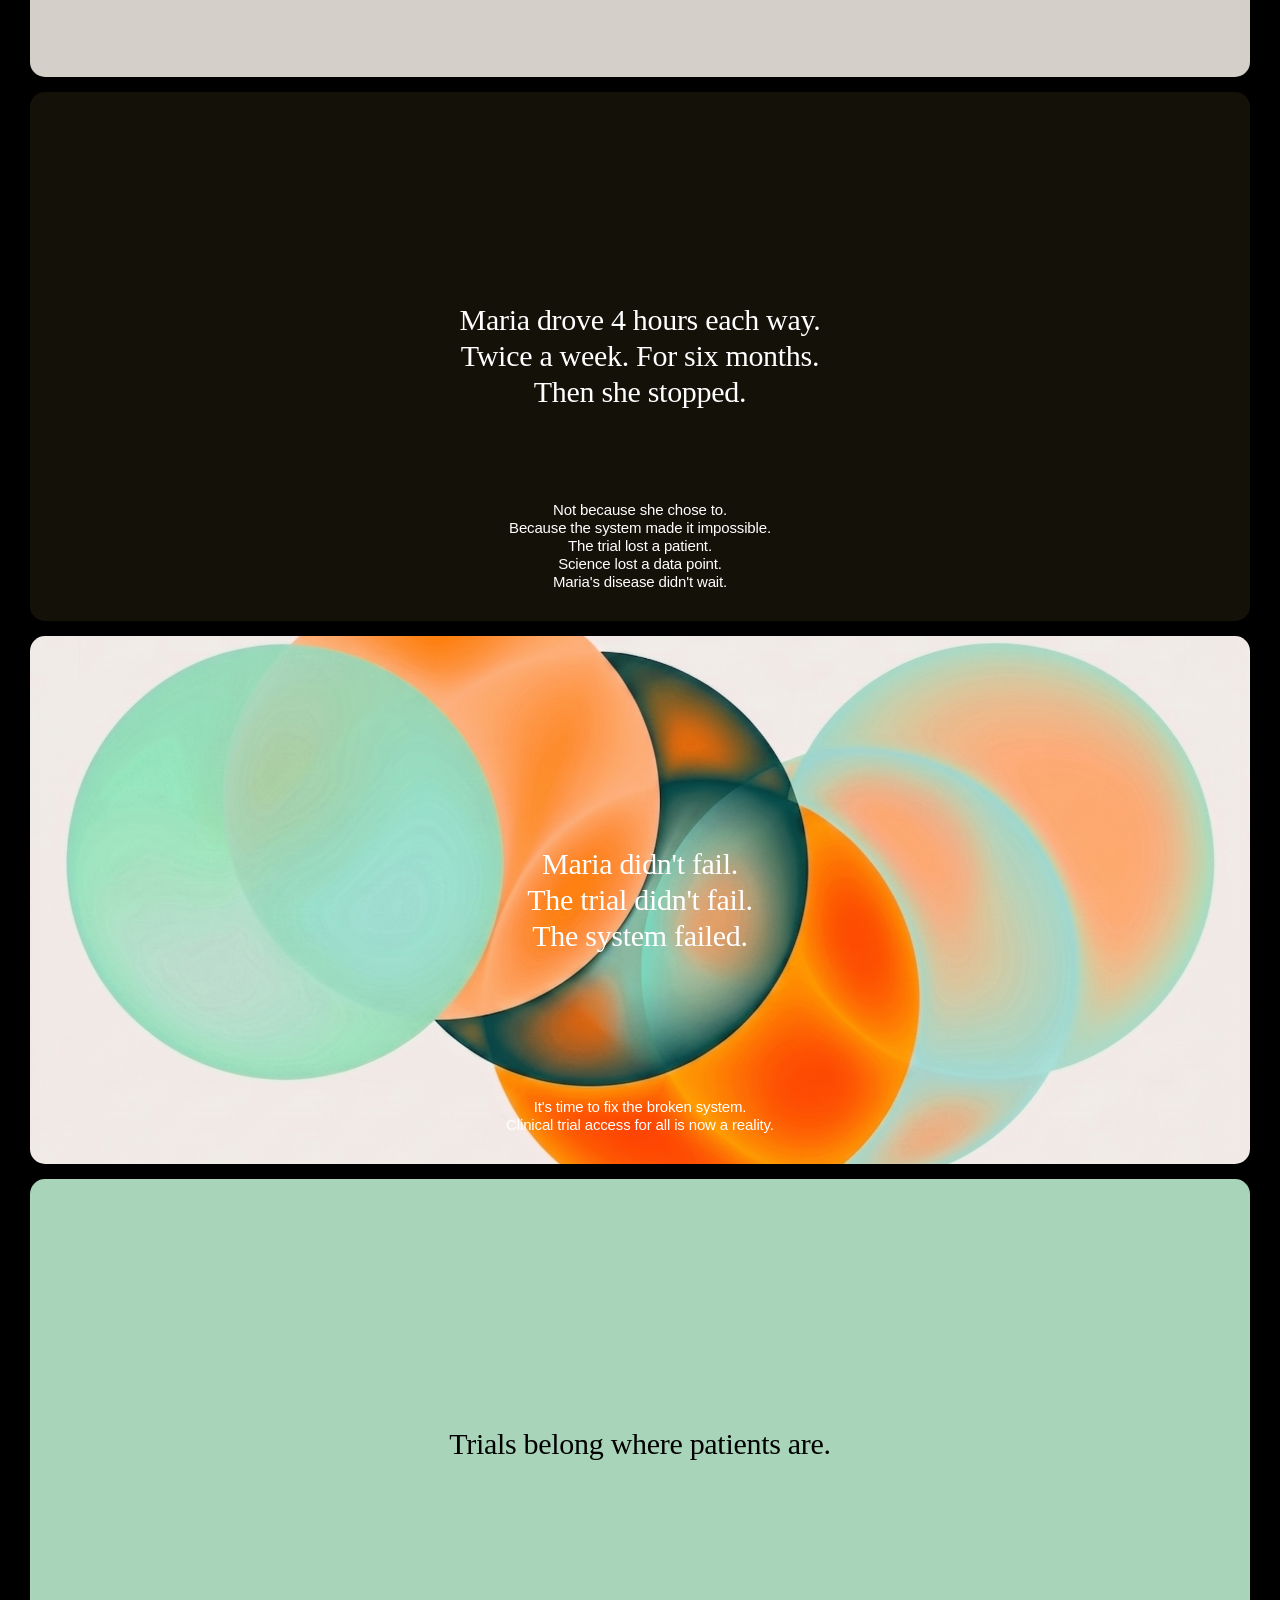
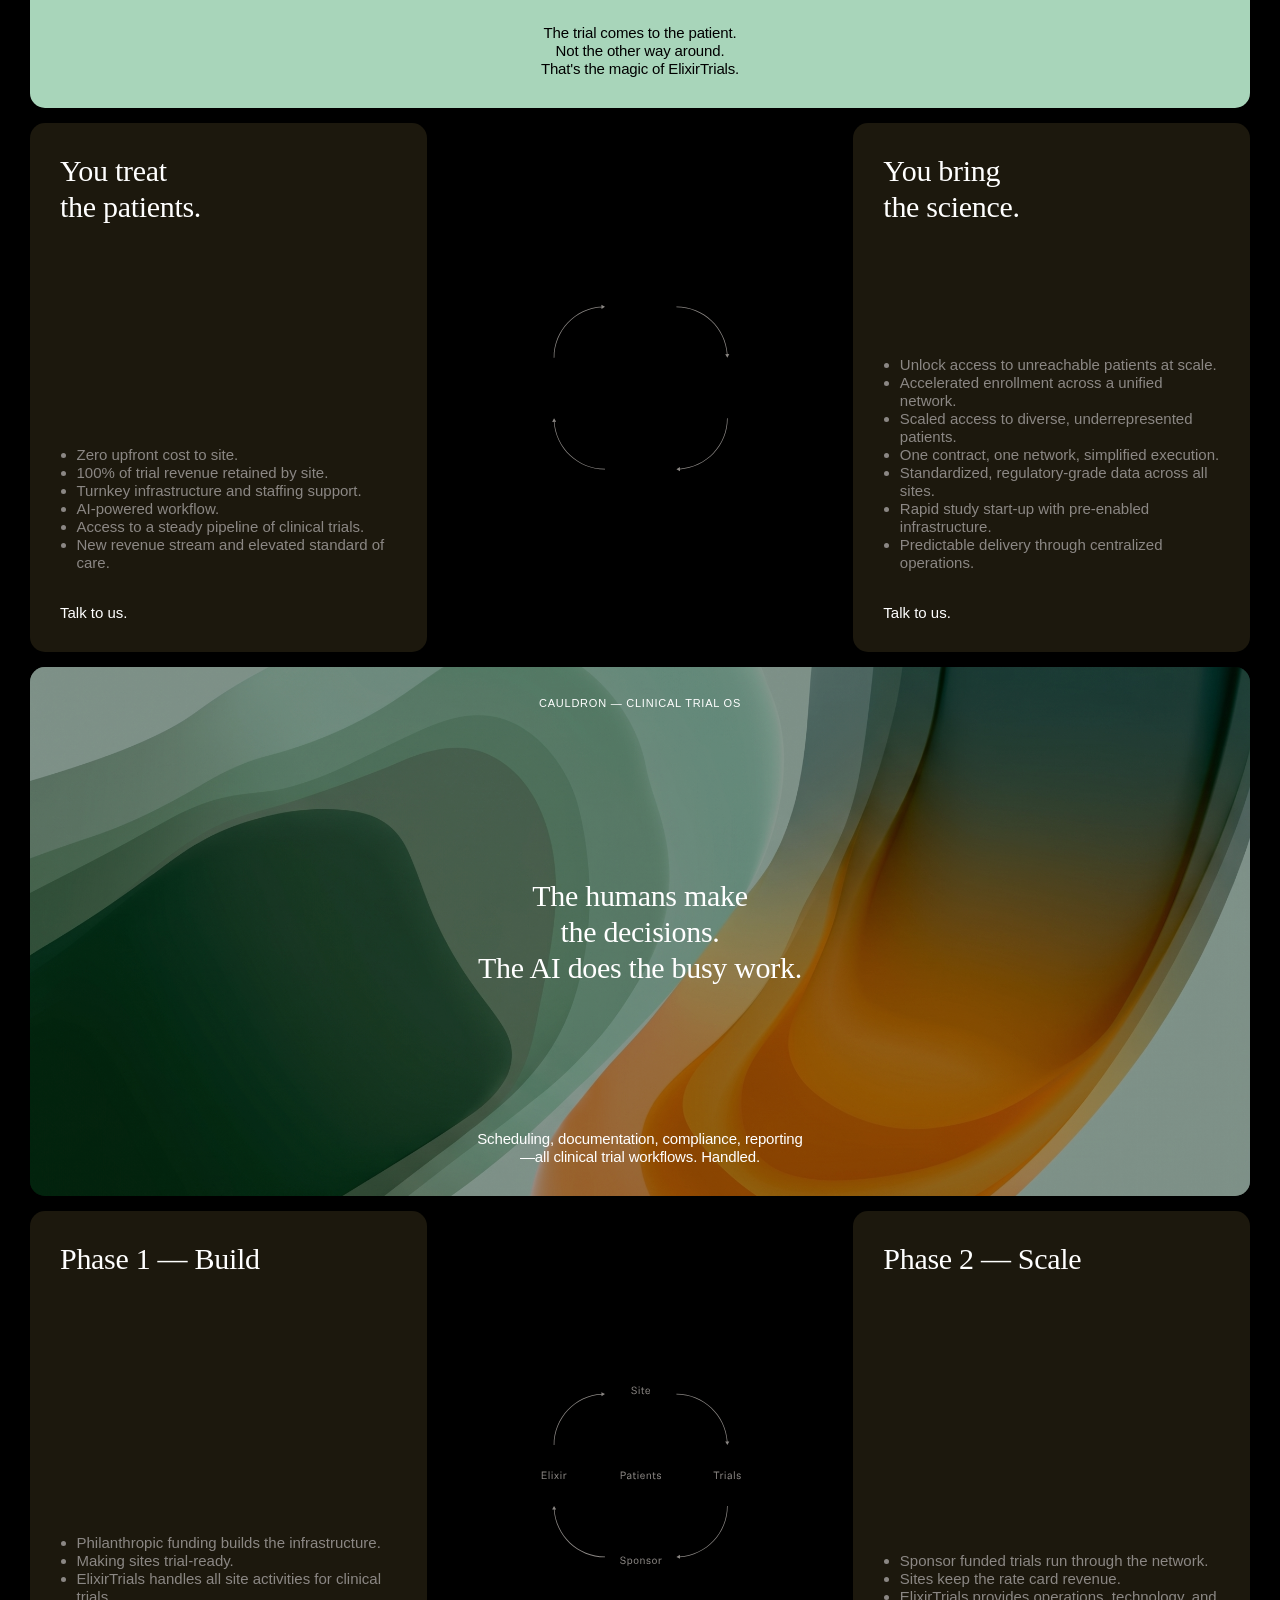
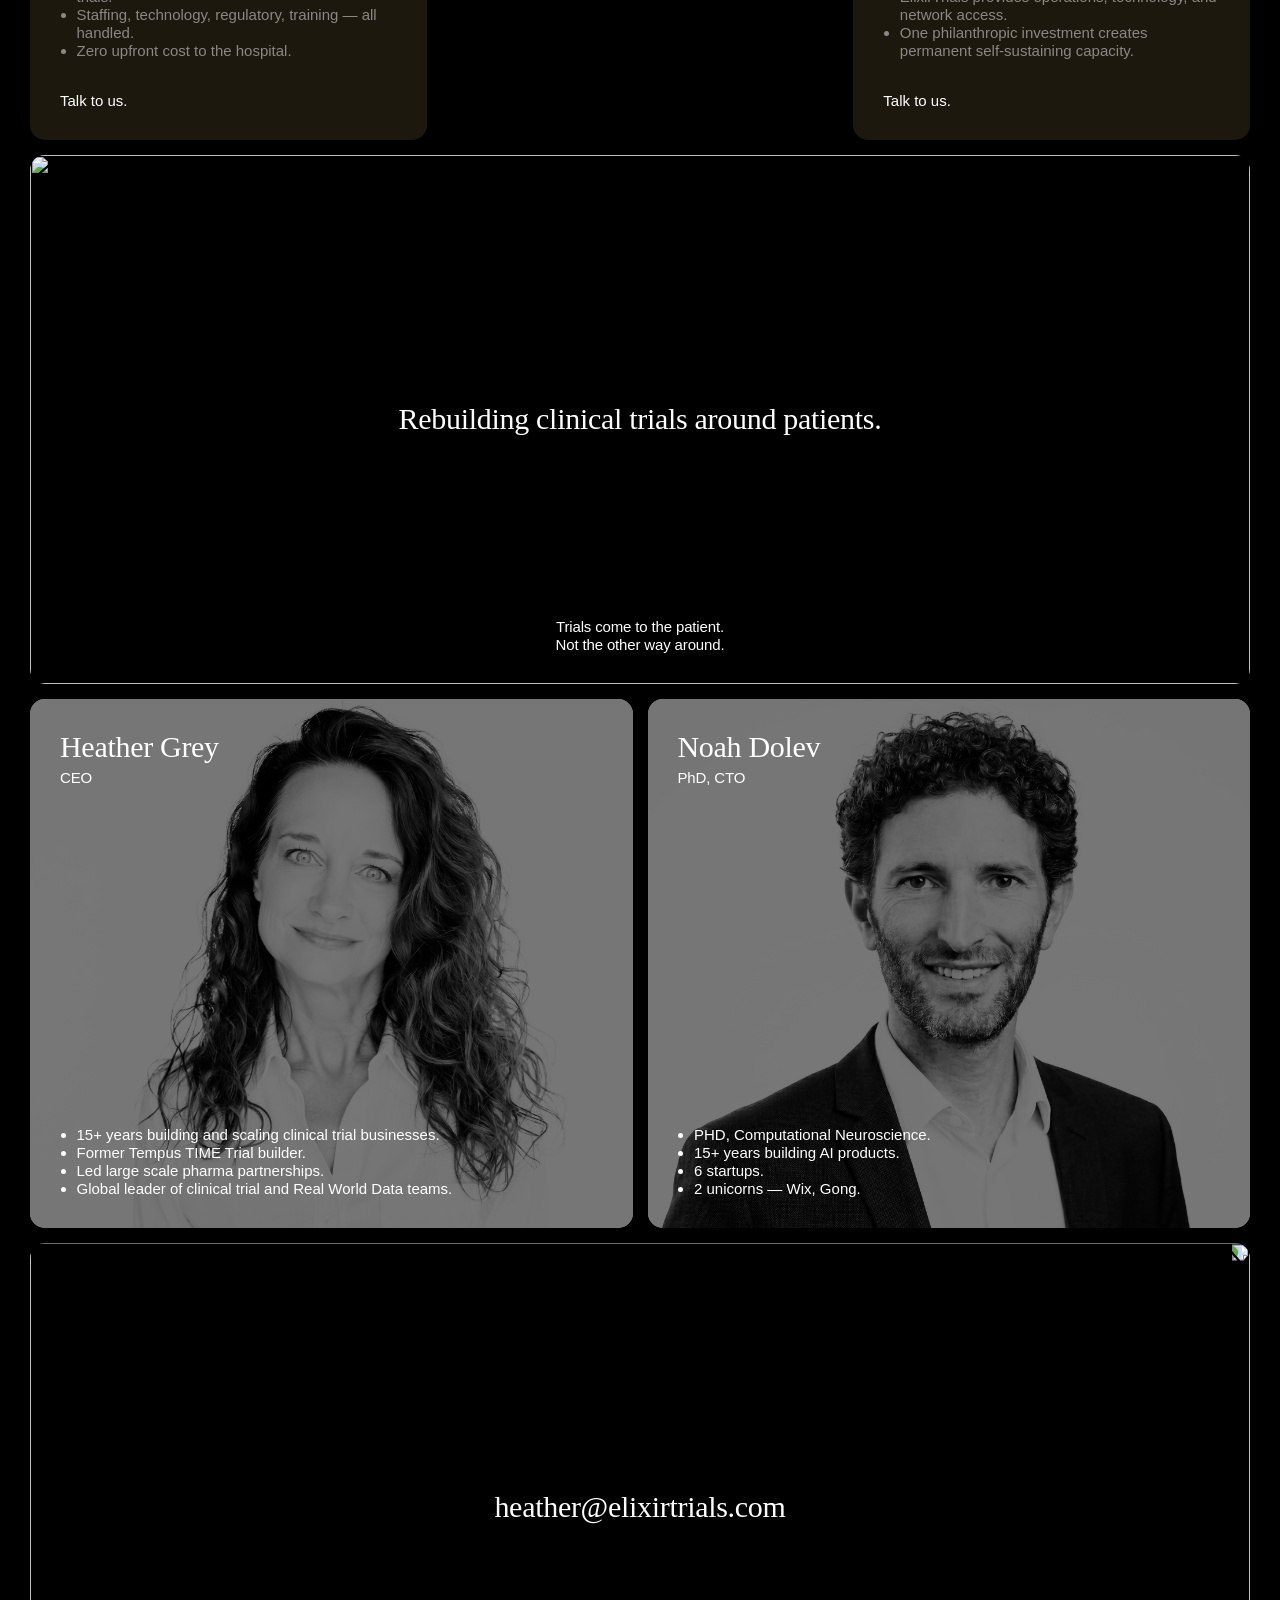
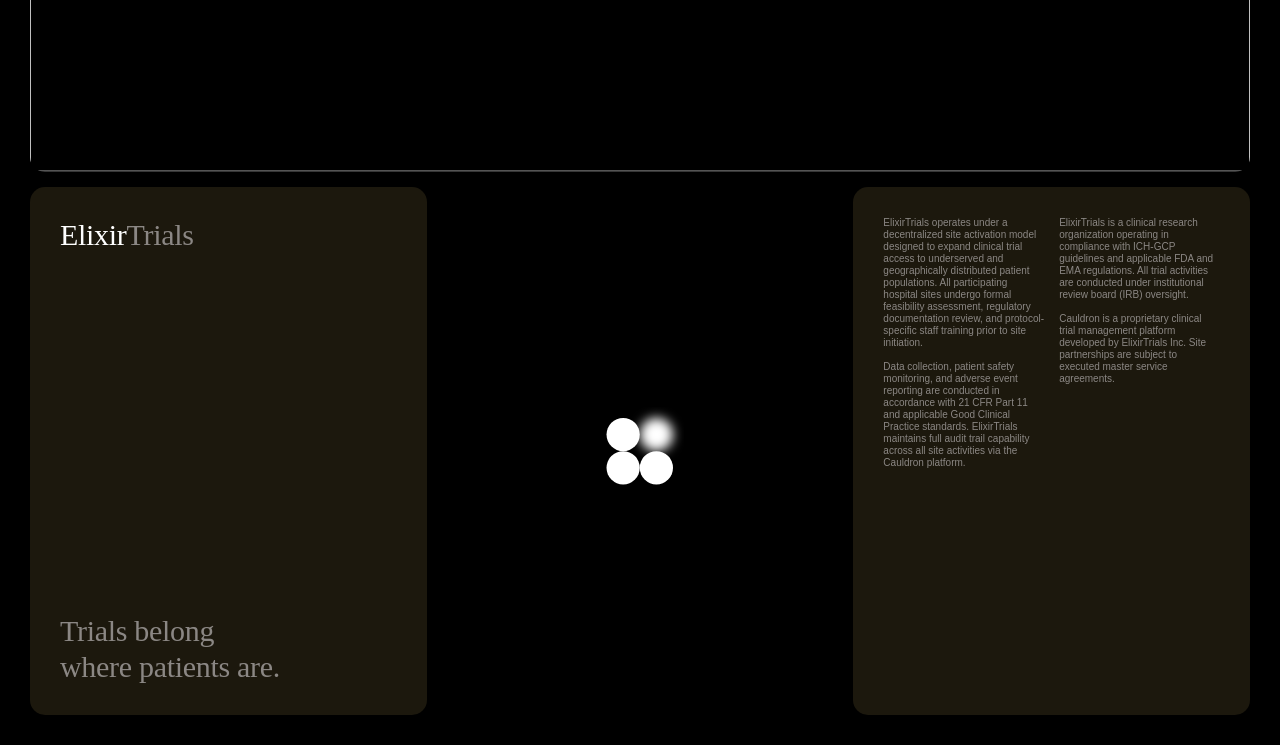
==== commit ce9267aa: "rotate contact.png 90deg desktop, edge to edge" ====
--- a/index.html
+++ b/index.html
@@ -325,6 +325,16 @@
 
     /* ─── UTILITIES ─── */
     .img-scale { transform: scale(1.5); transform-origin: center center; }
+    .contact-img {
+      position: absolute;
+      top: 50%; left: 50%;
+      width: var(--h);
+      height: var(--w6);
+      object-fit: cover;
+      transform: translate(-50%, -50%) rotate(90deg);
+      transform-origin: center center;
+      max-width: none;
+    }
     .img-top   { object-position: center top; }
     .img-gray  { filter: grayscale(100%); }
     .abs-center {
@@ -418,11 +428,15 @@
       .t-martina { font-size: 25px; line-height: calc(30/25); }
       .hero-center p { font-size: 25px; line-height: calc(30/25); }
       .t-phonic { font-size: 12.5px; line-height: calc(15/12.5); }
-      .contact-img { transform: scale(1.5); transform-origin: center center; }
+      .contact-img { transform: none; }
       .mob-only  { display: inline; }
       .desk-only { display: none; }
       .legal-row-desktop { display: none; }
       .row-first { margin-top: 0; }
+      .card-caption, .hero-bottom { text-align: left !important; justify-content: flex-start !important; }
+      .card-caption p, .hero-bottom p, .t-caps { text-align: left !important; }
+      .hero-bottom { text-align: center !important; justify-content: center !important; }
+      .hero-bottom p { text-align: center !important; }
     }
 
     @media (min-width: 751px) { .trials-caption { color: #000000 !important; } }
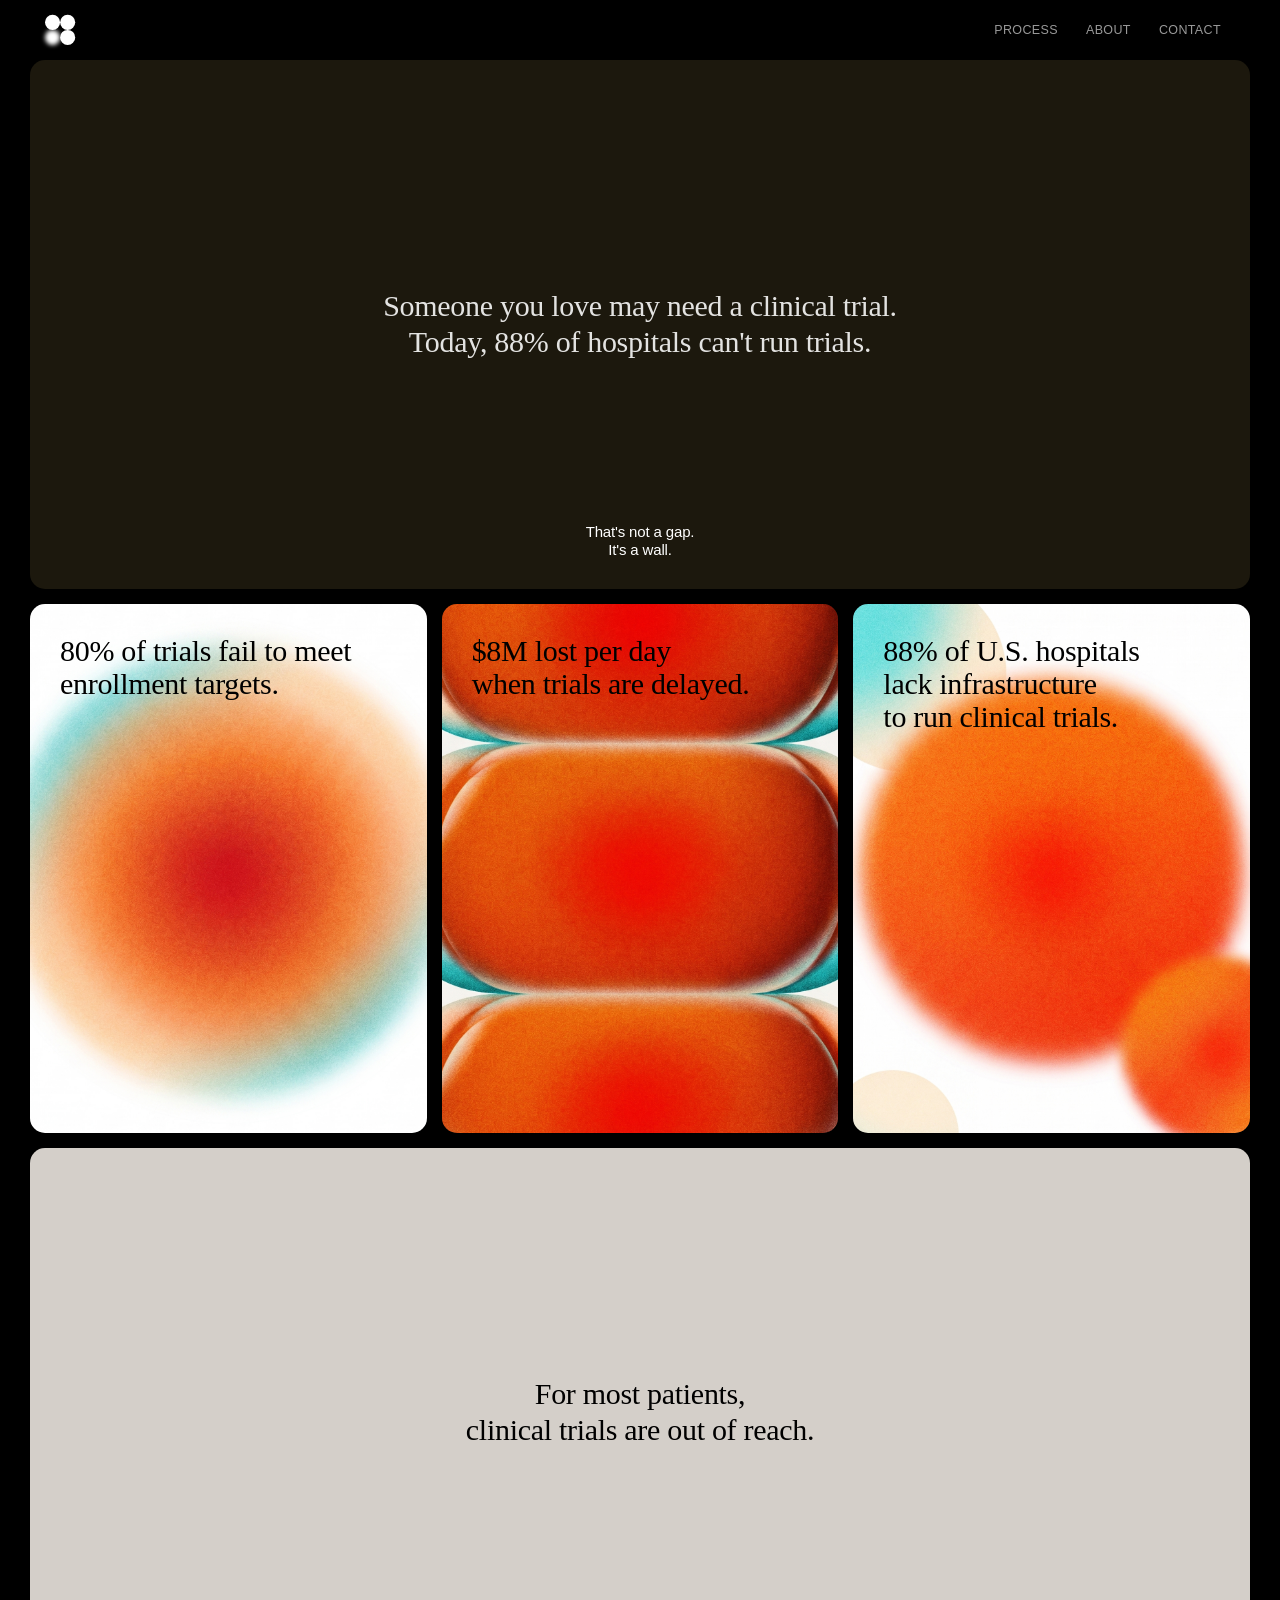
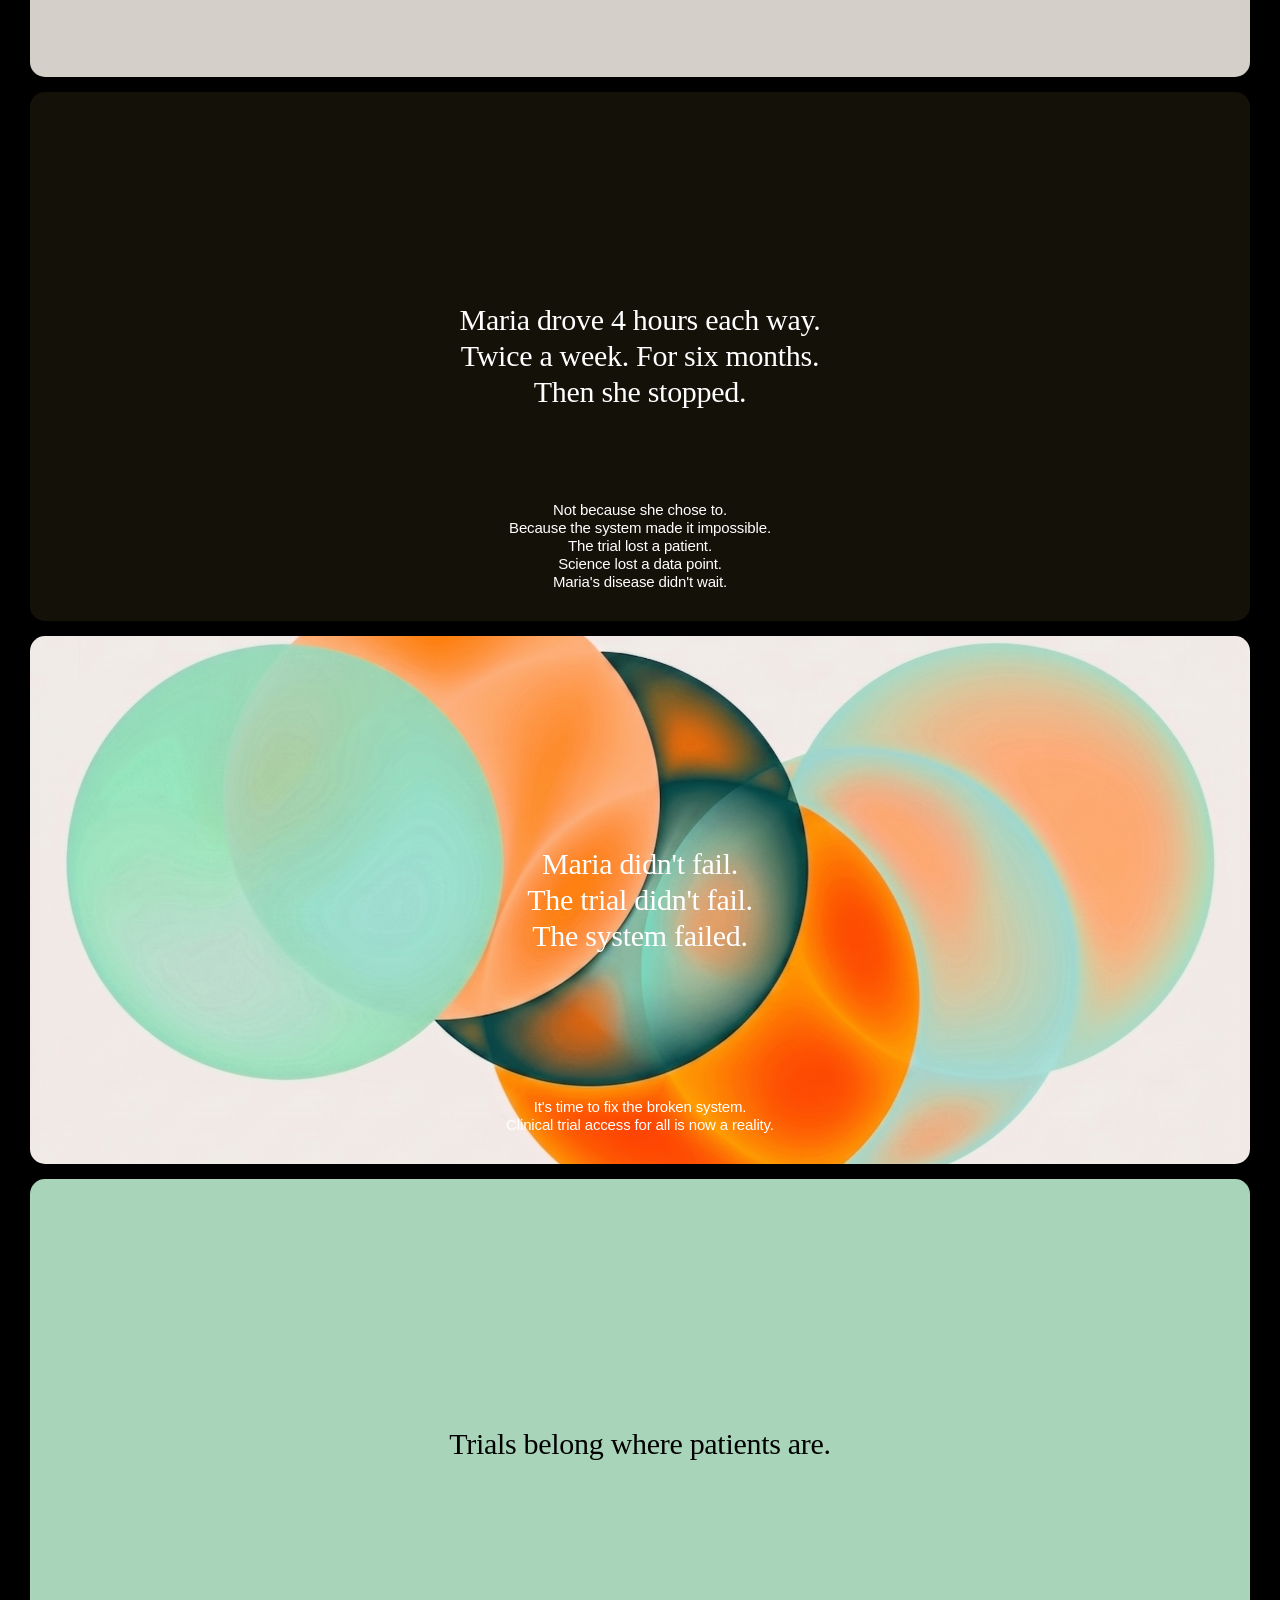
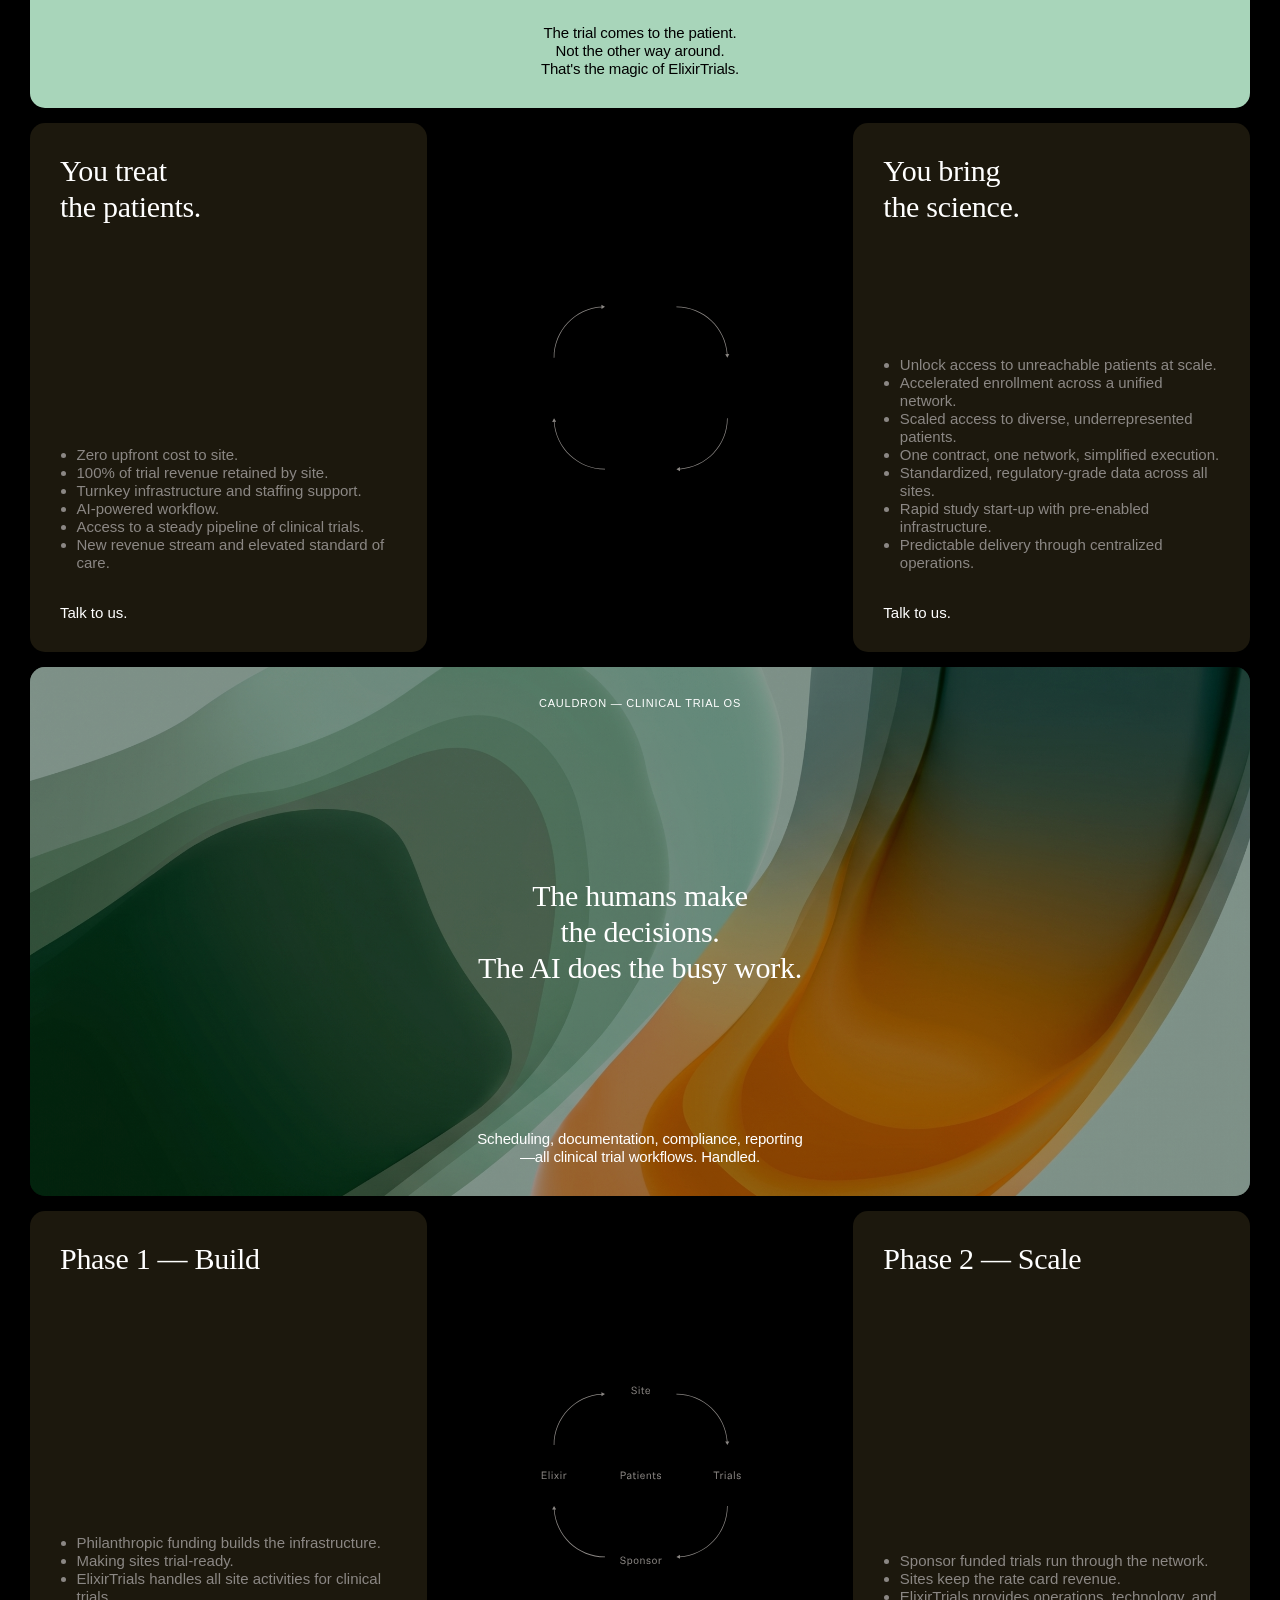
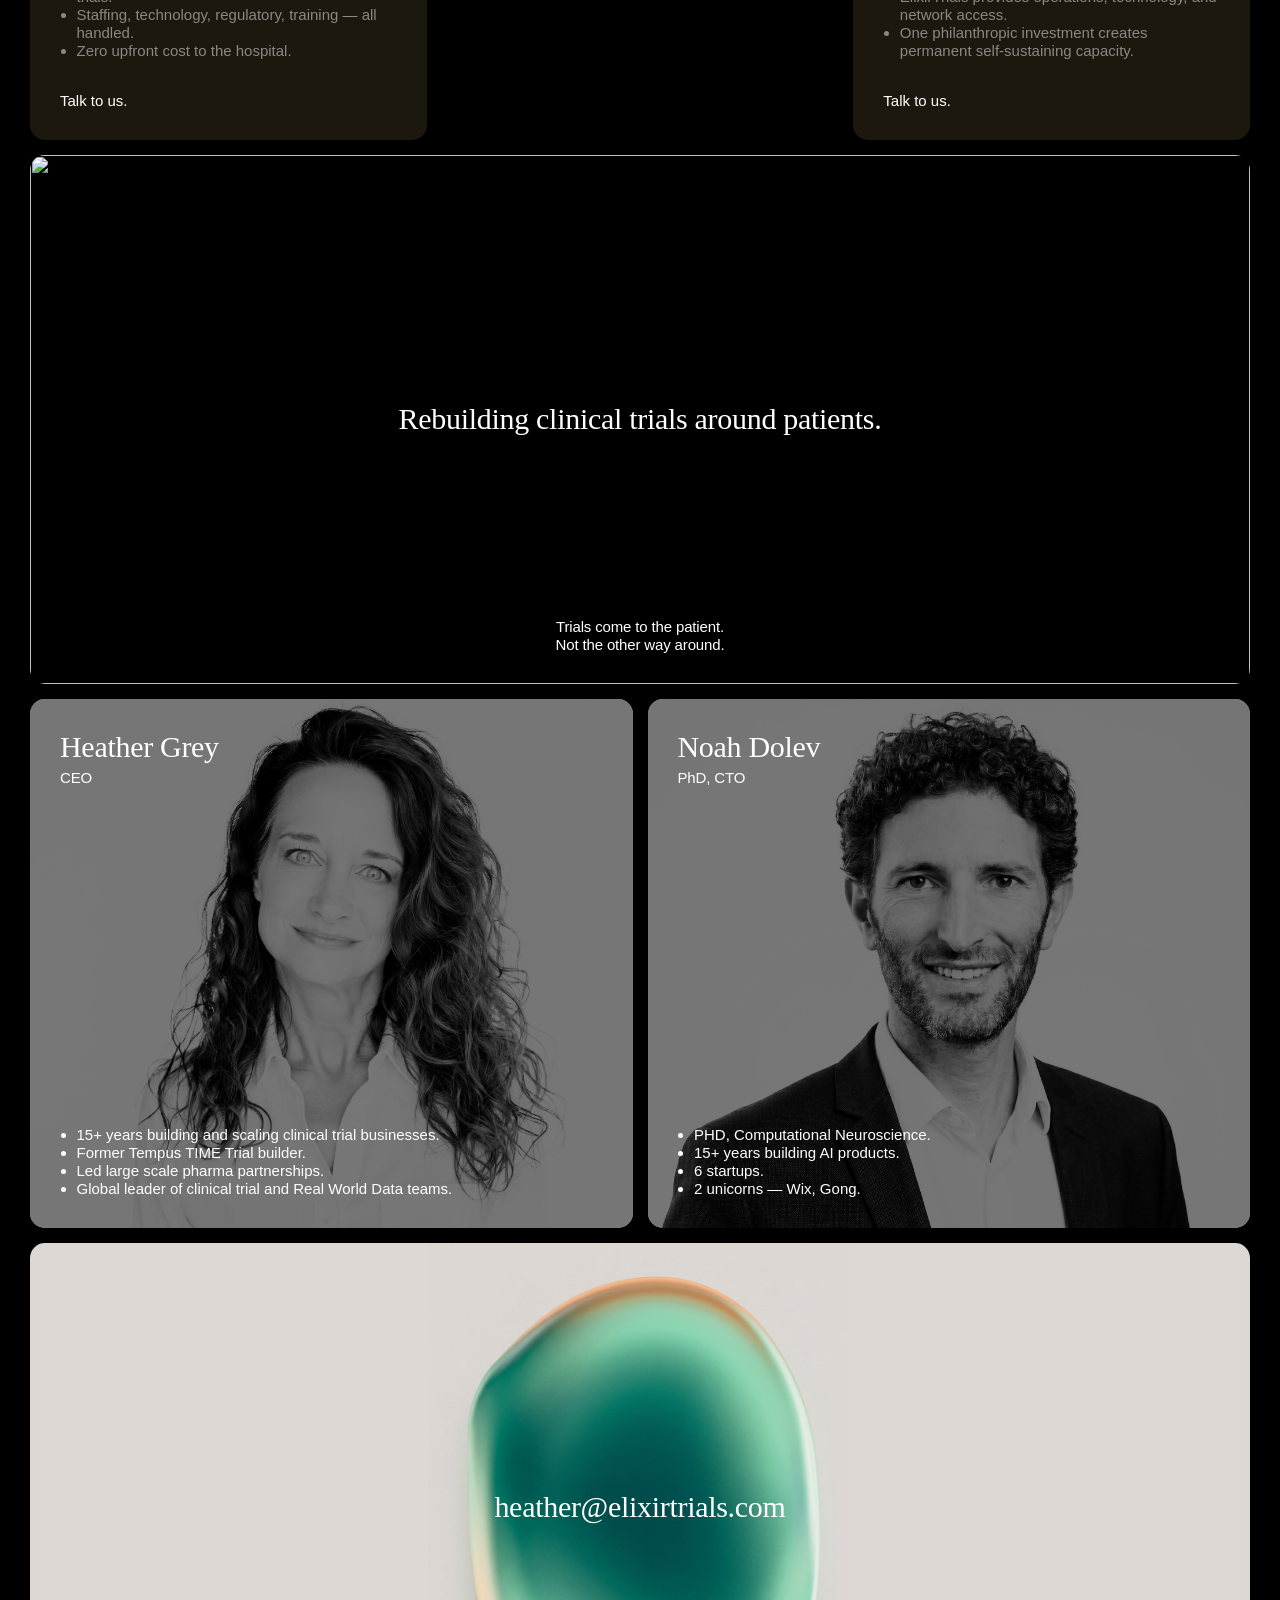
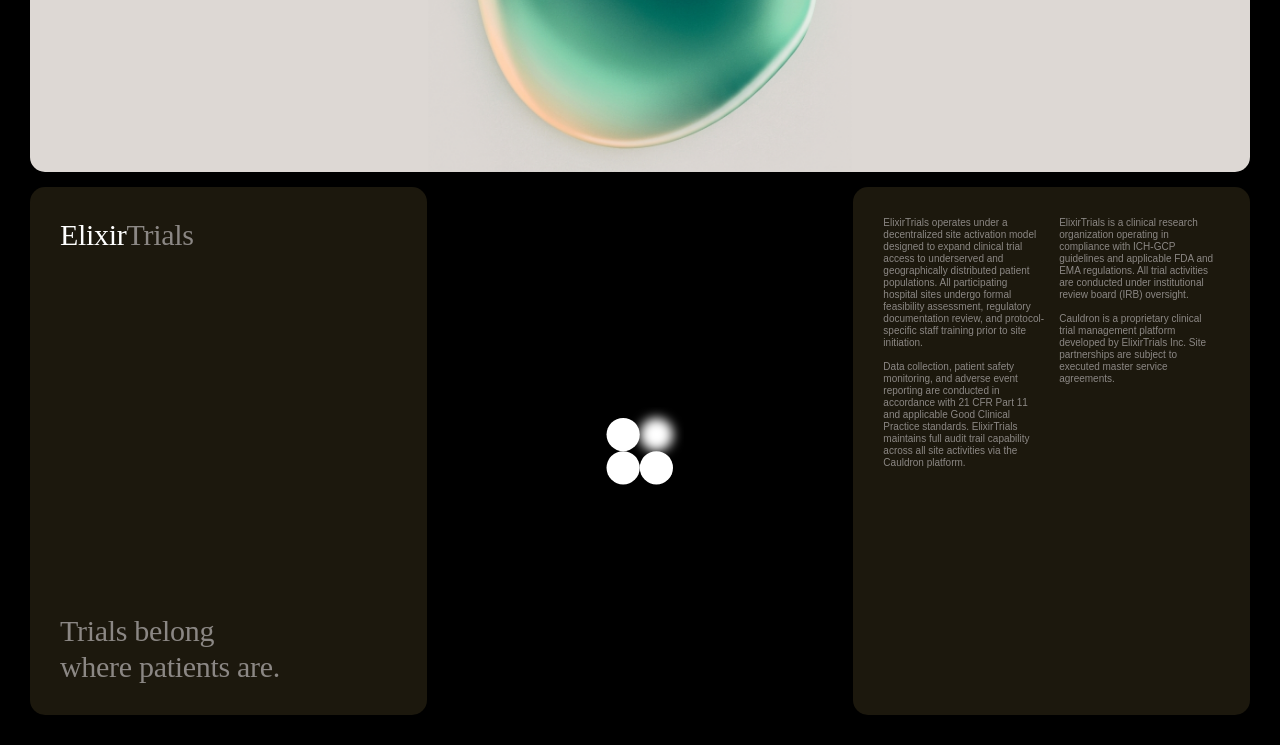
==== commit c039557e: "use contact_desktop.png on desktop" ====
--- a/index.html
+++ b/index.html
@@ -325,16 +325,6 @@
 
     /* ─── UTILITIES ─── */
     .img-scale { transform: scale(1.5); transform-origin: center center; }
-    .contact-img {
-      position: absolute;
-      top: 50%; left: 50%;
-      width: var(--h);
-      height: var(--w6);
-      object-fit: cover;
-      transform: translate(-50%, -50%) rotate(90deg);
-      transform-origin: center center;
-      max-width: none;
-    }
     .img-top   { object-position: center top; }
     .img-gray  { filter: grayscale(100%); }
     .abs-center {
@@ -428,7 +418,6 @@
       .t-martina { font-size: 25px; line-height: calc(30/25); }
       .hero-center p { font-size: 25px; line-height: calc(30/25); }
       .t-phonic { font-size: 12.5px; line-height: calc(15/12.5); }
-      .contact-img { transform: none; }
       .mob-only  { display: inline; }
       .desk-only { display: none; }
       .legal-row-desktop { display: none; }
@@ -736,7 +725,8 @@
   <!-- CONTACT CTA 6-col -->
   <div class="row" id="contact" style="scroll-margin-top:-15px;">
     <div class="card c6">
-      <img class="card-media contact-img" src="images/contact.png" alt="">
+      <img class="card-media mob-only" src="images/contact.png" alt="">
+      <img class="card-media desk-only" src="images/contact_desktop.png" alt="">
       <div class="ct cc">
         <a href="mailto:heather@elixirtrials.com" class="email-big t-martina">heather@elixirtrials.com</a>
       </div>
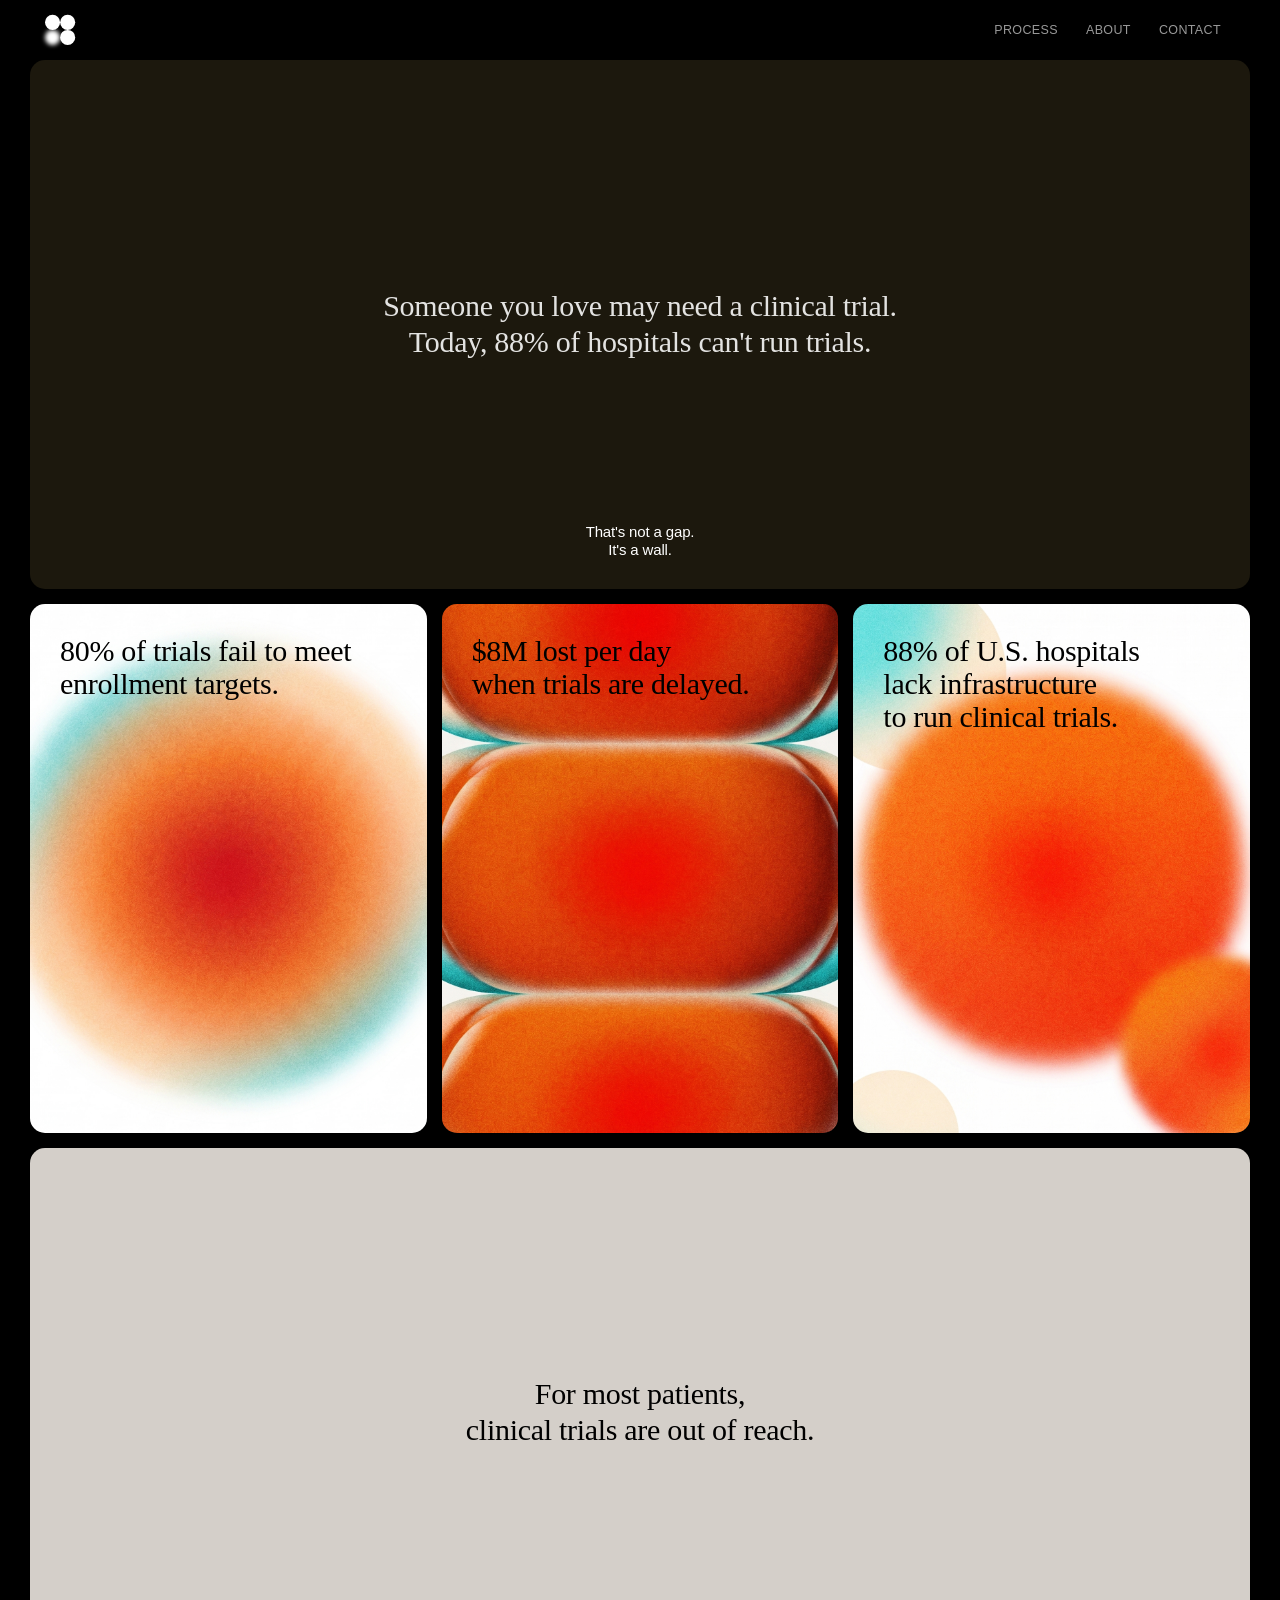
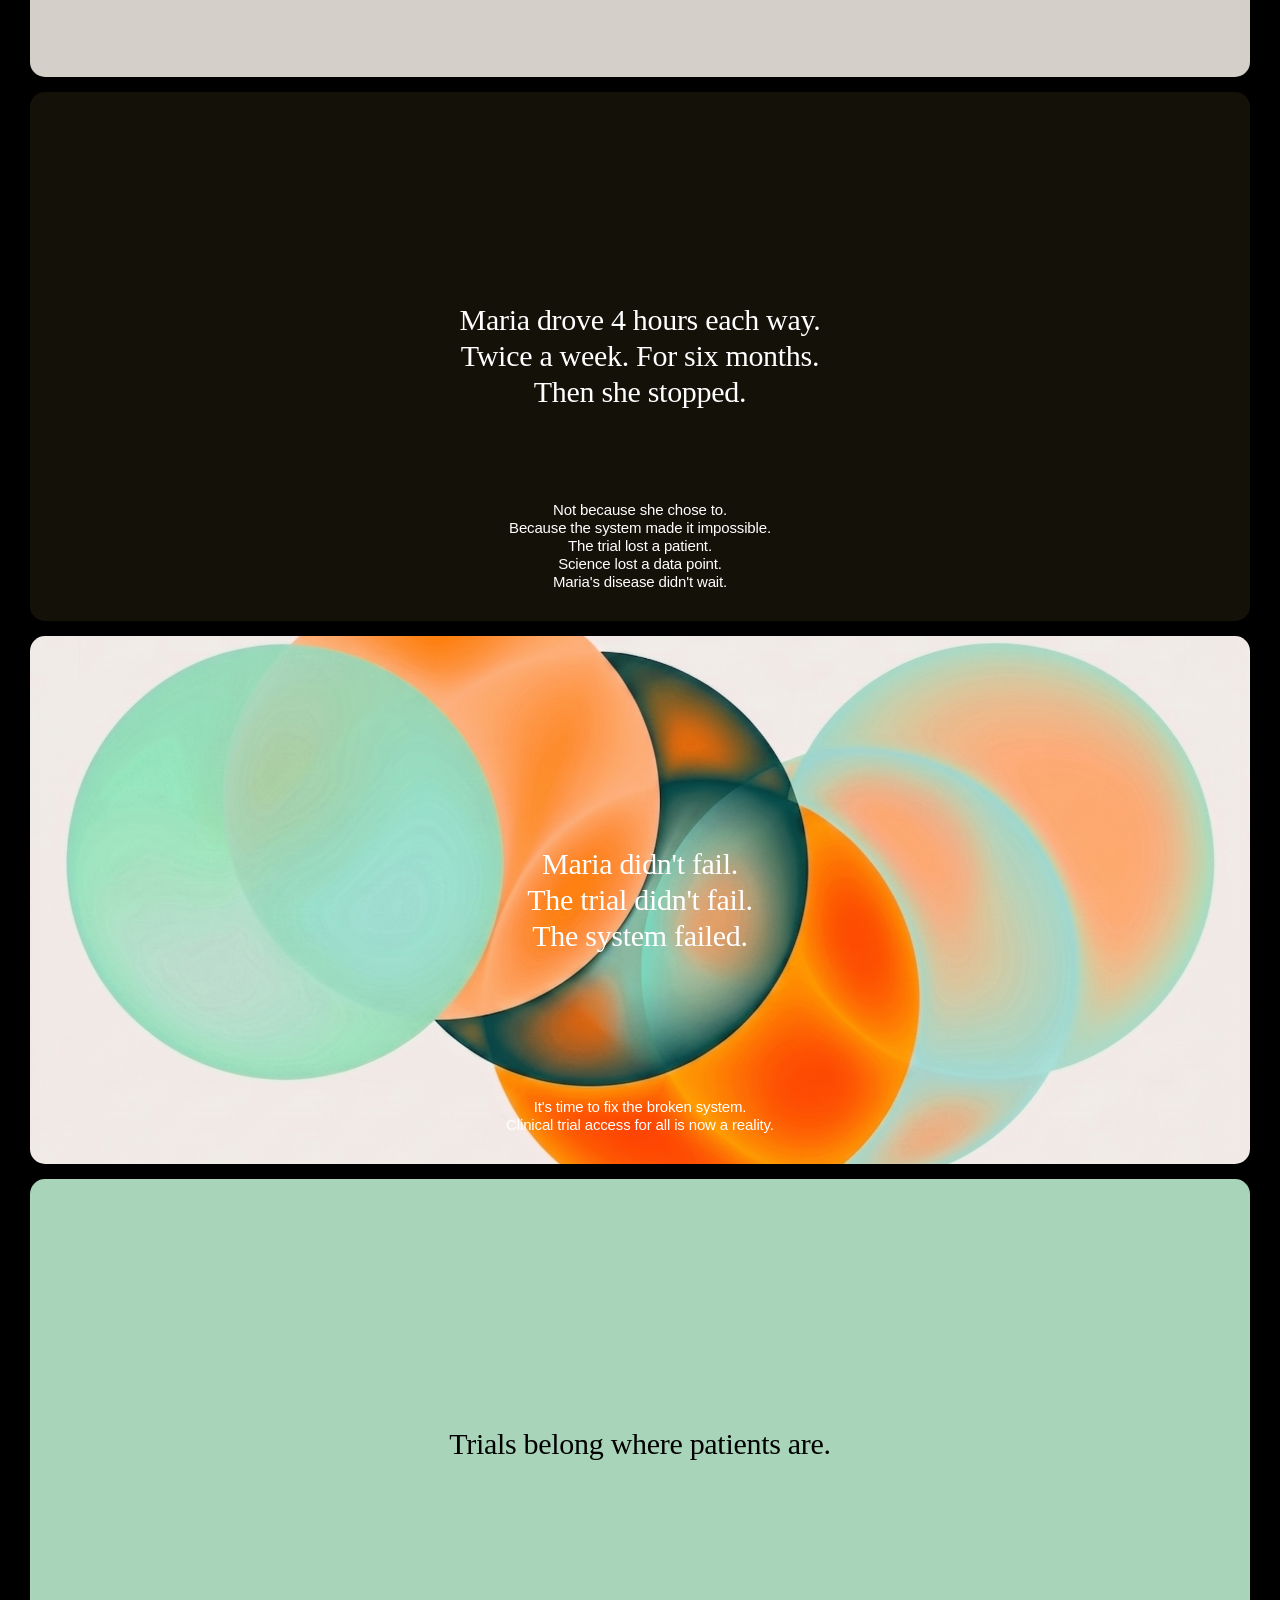
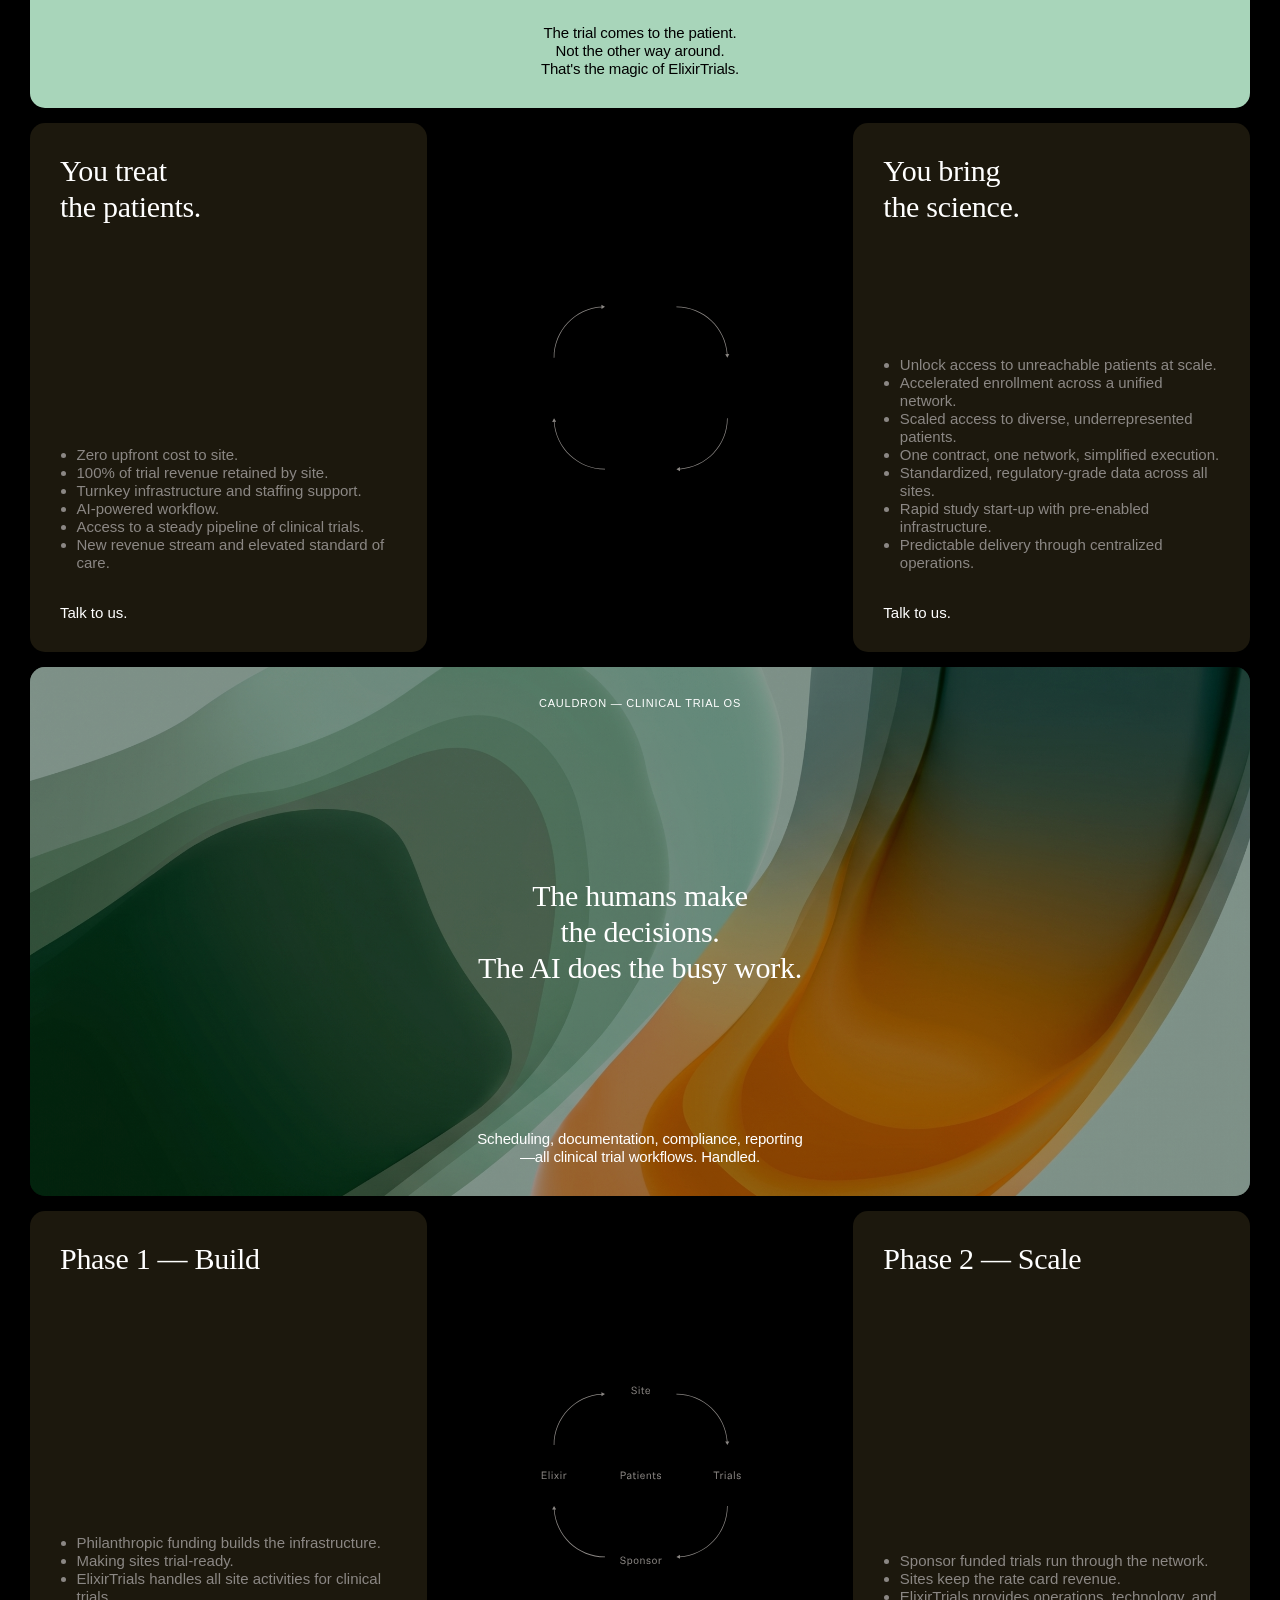
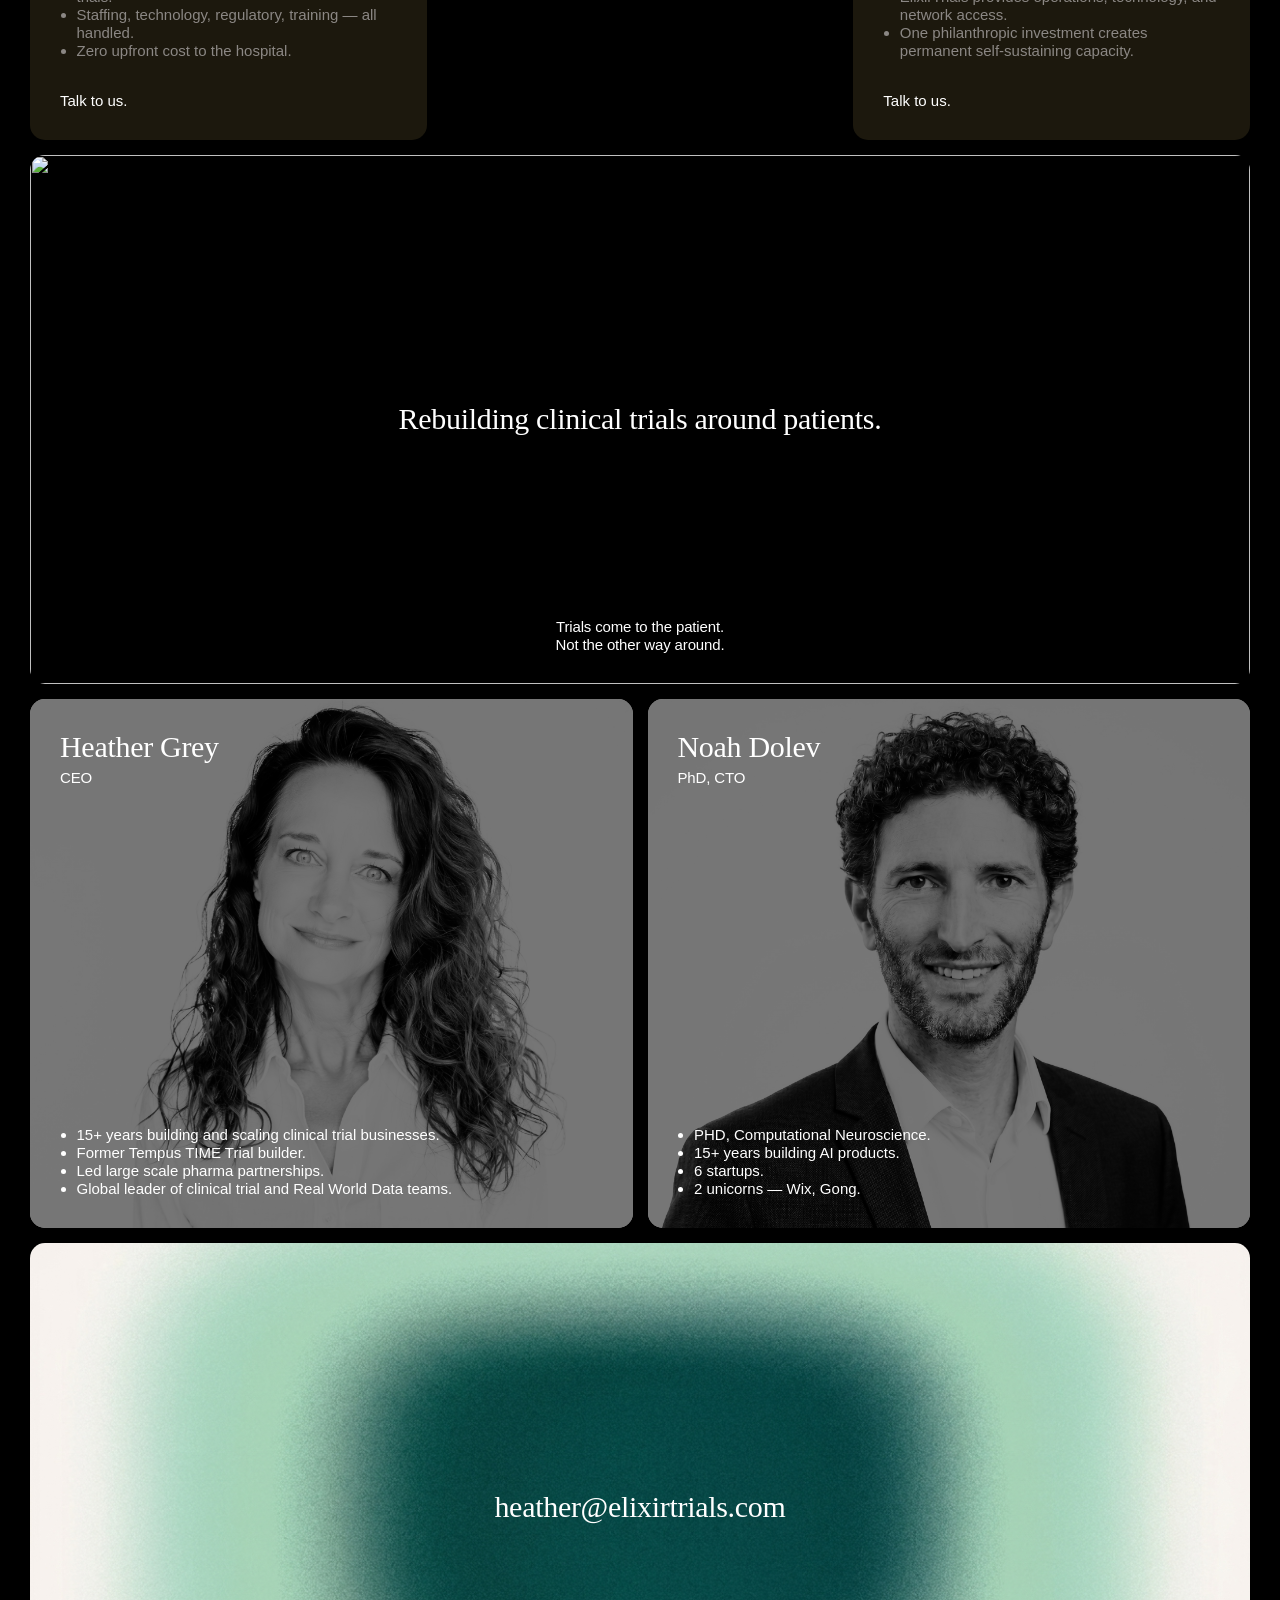
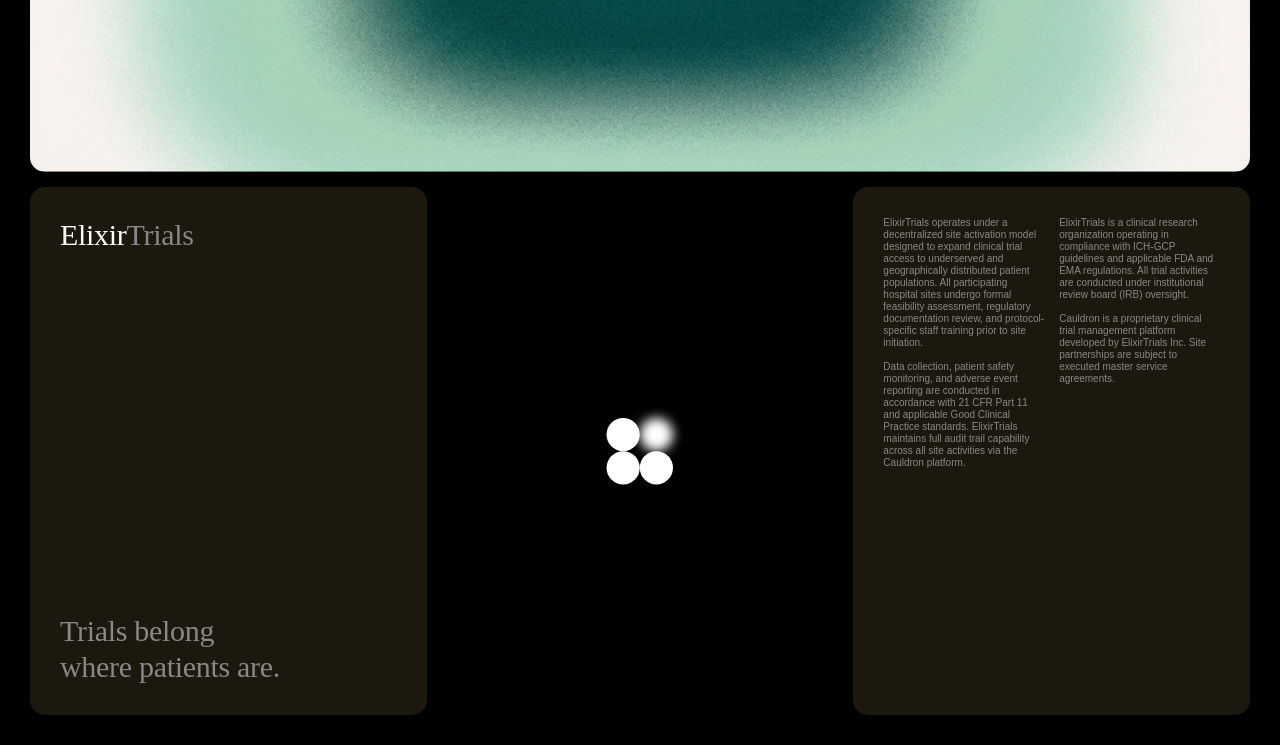
==== commit 06144613: "rotate contact.png 90deg on desktop" ====
--- a/index.html
+++ b/index.html
@@ -325,6 +325,16 @@
 
     /* ─── UTILITIES ─── */
     .img-scale { transform: scale(1.5); transform-origin: center center; }
+    .contact-img-desk {
+      position: absolute;
+      top: 50%; left: 50%;
+      width: var(--h);
+      height: var(--w6);
+      object-fit: cover;
+      transform: translate(-50%, -50%) rotate(90deg);
+      transform-origin: center center;
+      max-width: none;
+    }
     .img-top   { object-position: center top; }
     .img-gray  { filter: grayscale(100%); }
     .abs-center {
@@ -418,6 +428,7 @@
       .t-martina { font-size: 25px; line-height: calc(30/25); }
       .hero-center p { font-size: 25px; line-height: calc(30/25); }
       .t-phonic { font-size: 12.5px; line-height: calc(15/12.5); }
+
       .mob-only  { display: inline; }
       .desk-only { display: none; }
       .legal-row-desktop { display: none; }
@@ -726,7 +737,7 @@
   <div class="row" id="contact" style="scroll-margin-top:-15px;">
     <div class="card c6">
       <img class="card-media mob-only" src="images/contact.png" alt="">
-      <img class="card-media desk-only" src="images/contact_desktop.png" alt="">
+      <img class="card-media desk-only contact-img-desk" src="images/contact.png" alt="">
       <div class="ct cc">
         <a href="mailto:heather@elixirtrials.com" class="email-big t-martina">heather@elixirtrials.com</a>
       </div>
